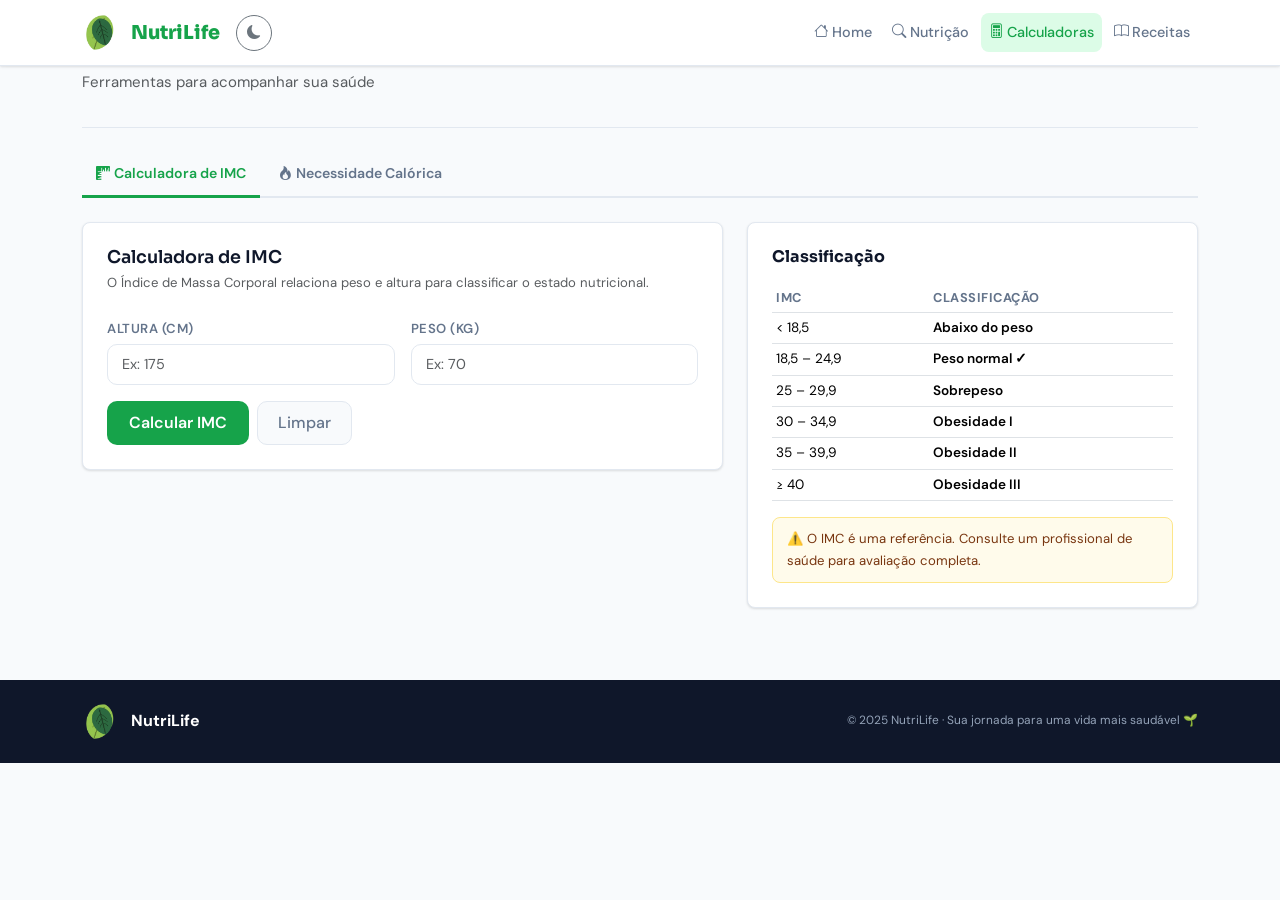
==== calculadoras.html @ 74d509ad "Bugfix Modo escuro" ====
<!DOCTYPE html>
<html lang="pt-BR">
<head>
  <meta charset="UTF-8">
  <meta name="viewport" content="width=device-width, initial-scale=1.0">
  <title>NutriLife — Calculadoras</title>
  <link href="https://cdn.jsdelivr.net/npm/bootstrap@5.3.3/dist/css/bootstrap.min.css" rel="stylesheet">
  <link href="https://cdn.jsdelivr.net/npm/bootstrap-icons@1.11.3/font/bootstrap-icons.min.css" rel="stylesheet">
  <link rel="preconnect" href="https://fonts.googleapis.com">
  <link href="https://fonts.googleapis.com/css2?family=Sora:wght@400;500;600;700;800&family=DM+Sans:ital,wght@0,400;0,500;0,600;1,400&display=swap" rel="stylesheet">
  <link rel="stylesheet" href="style.css">
  <!-- FAVICON -->
  <link rel="apple-touch-icon" sizes="57x57" href="assets/img/favicon/apple-icon-57x57.png">
  <link rel="apple-touch-icon" sizes="60x60" href="assets/img/favicon/apple-icon-60x60.png">
  <link rel="apple-touch-icon" sizes="72x72" href="assets/img/favicon/apple-icon-72x72.png">
  <link rel="apple-touch-icon" sizes="76x76" href="assets/img/favicon/apple-icon-76x76.png">
  <link rel="apple-touch-icon" sizes="114x114" href="assets/img/favicon/apple-icon-114x114.png">
  <link rel="apple-touch-icon" sizes="120x120" href="assets/img/favicon/apple-icon-120x120.png">
  <link rel="apple-touch-icon" sizes="144x144" href="assets/img/favicon/apple-icon-144x144.png">
  <link rel="apple-touch-icon" sizes="152x152" href="assets/img/favicon/apple-icon-152x152.png">
  <link rel="apple-touch-icon" sizes="180x180" href="assets/img/favicon/apple-icon-180x180.png">
  <link rel="icon" type="image/png" sizes="192x192" href="assets/img/favicon/android-icon-192x192.png">
  <link rel="icon" type="image/png" sizes="32x32" href="assets/img/favicon/favicon-32x32.png">
  <link rel="icon" type="image/png" sizes="96x96" href="assets/img/favicon/favicon-96x96.png">
  <link rel="icon" type="image/png" sizes="16x16" href="assets/img/favicon/favicon-16x16.png">
  <link rel="manifest" href="assets/img/favicon/manifest.json">
  <meta name="msapplication-TileColor" content="#ffffff">
  <meta name="msapplication-TileImage" content="/ms-icon-144x144.png">
  <meta name="theme-color" content="#ffffff">
  <script>
    (function () {
      const savedTheme = localStorage.getItem('nl-theme') || 'light';
      document.documentElement.setAttribute('data-bs-theme', savedTheme);
      // Como o body ainda não existe aqui, adicionamos um listener rápido para injetar a classe imediatamente
      document.addEventListener("DOMContentLoaded", function() {
        if (savedTheme === 'dark') {
          document.body.classList.add('dark-mode');
        }
      });
    })();
  </script>
</head>
<body>

  <!-- ===================== NAVBAR ===================== -->
  <nav class="navbar navbar-expand-lg nl-navbar fixed-top">
    <div class="container">

      <a class="navbar-brand nl-brand d-flex align-items-center" href="index.html">
        <img src="assets/img/logo/logo.png" alt="NutriLife Logo" width="35" height="35" class="d-inline-block align-top me-2">
        NutriLife
      </a>

      <button id="btn-dark-mode" class="btn btn-sm btn-outline-secondary rounded-circle" type="button" style="width: 36px; height: 36px; display: inline-flex; align-items: center; justify-content: center;" onclick="toggleDarkMode()">
        <i class="bi bi-moon-fill"></i>
      </button>

      <!-- BOTÃO HAMBÚRGUER -->
      <button class="navbar-toggler" type="button"
              data-bs-toggle="collapse" data-bs-target="#navMenu"
              aria-controls="navMenu" aria-expanded="false" aria-label="Abrir menu">
        <span class="navbar-toggler-icon"></span>
      </button>

      <div class="collapse navbar-collapse" id="navMenu">
        <ul class="navbar-nav ms-auto gap-1">
          <li class="nav-item">
            <a class="nav-link nl-nav-btn" href="index.html">
              <i class="bi bi-house me-1"></i>Home
            </a>
          </li>
          <li class="nav-item">
            <a class="nav-link nl-nav-btn" href="nutricao.html">
              <i class="bi bi-search me-1"></i>Nutrição
            </a>
          </li>
          <li class="nav-item">
            <a class="nav-link nl-nav-btn active" href="calculadoras.html">
              <i class="bi bi-calculator me-1"></i>Calculadoras
            </a>
          </li>
          <li class="nav-item">
            <a class="nav-link nl-nav-btn" href="receitas.html">
              <i class="bi bi-book me-1"></i>Receitas
            </a>
          </li>
        </ul>
      </div>

    </div>
  </nav>

  <!-- ===================== CONTEÚDO CALCULADORAS ===================== -->
  <div class="container py-4" style="padding-top: calc(72px + 1.5rem) !important;">

    <div class="nl-page-header mb-4">
      <h1 class="nl-h1">Calculadoras</h1>
      <p class="text-muted">Ferramentas para acompanhar sua saúde</p>
    </div>

    <!-- Tabs -->
    <ul class="nav nl-tabs mb-4">
      <li class="nav-item">
        <button class="nav-link nl-tab active" onclick="switchTab('imc', this)">
          <i class="bi bi-rulers me-1"></i>Calculadora de IMC
        </button>
      </li>
      <li class="nav-item">
        <button class="nav-link nl-tab" onclick="switchTab('tmb', this)">
          <i class="bi bi-fire me-1"></i>Necessidade Calórica
        </button>
      </li>
    </ul>

    <!-- IMC -->
    <div id="tab-imc" class="nl-tab-pane active">
      <div class="row g-4 align-items-start">
        <div class="col-12 col-lg-7">
          <div class="nl-card p-4 rounded-3">
            <h3 class="nl-h3 mb-1">Calculadora de IMC</h3>
            <p class="text-muted small mb-4">O Índice de Massa Corporal relaciona peso e altura para classificar o estado nutricional.</p>
            <div class="row g-3 mb-3">
              <div class="col-12 col-sm-6">
                <label class="nl-label">Altura (cm)</label>
                <input type="number" class="form-control nl-input" id="imc-altura" placeholder="Ex: 175" min="100" max="250">
              </div>
              <div class="col-12 col-sm-6">
                <label class="nl-label">Peso (kg)</label>
                <input type="number" class="form-control nl-input" id="imc-peso" placeholder="Ex: 70" min="30" max="300">
              </div>
            </div>
            <div class="d-flex gap-2 flex-wrap">
              <button class="btn nl-btn-primary" onclick="calcIMC()">Calcular IMC</button>
              <button class="btn nl-btn-ghost" onclick="clearIMC()">Limpar</button>
            </div>
            <div id="imc-result" class="nl-result-box mt-4 d-none p-4 rounded-3">
              <div class="nl-result-num" id="imc-num">—</div>
              <div class="nl-result-label" id="imc-class">—</div>
              <div class="nl-imc-bar-wrap mt-3">
                <div class="nl-imc-bar d-flex rounded-2 overflow-hidden">
                  <div class="nl-imc-seg seg-blue flex-fill text-center py-2">Abaixo<br><small>&lt;18.5</small></div>
                  <div class="nl-imc-seg seg-green flex-fill text-center py-2">Normal<br><small>18.5–25</small></div>
                  <div class="nl-imc-seg seg-yellow flex-fill text-center py-2">Sobrepeso<br><small>25–30</small></div>
                  <div class="nl-imc-seg seg-orange flex-fill text-center py-2">Obesid. I<br><small>30–35</small></div>
                  <div class="nl-imc-seg seg-red flex-fill text-center py-2">Obeso II+<br><small>&gt;35</small></div>
                </div>
                <div class="nl-imc-pointer" id="imc-pointer" style="left:0%">▼</div>
              </div>
            </div>
          </div>
        </div>
        <div class="col-12 col-lg-5">
          <div class="nl-card p-4 rounded-3">
            <h6 class="nl-card-title mb-3">Classificação</h6>
            <table class="table table-sm nl-imc-table mb-3">
              <thead><tr><th>IMC</th><th>Classificação</th></tr></thead>
              <tbody>
                <tr><td>&lt; 18,5</td><td class="c-blue">Abaixo do peso</td></tr>
                <tr><td>18,5 – 24,9</td><td class="c-green">Peso normal ✓</td></tr>
                <tr><td>25 – 29,9</td><td class="c-yellow">Sobrepeso</td></tr>
                <tr><td>30 – 34,9</td><td class="c-orange">Obesidade I</td></tr>
                <tr><td>35 – 39,9</td><td class="c-red">Obesidade II</td></tr>
                <tr><td>≥ 40</td><td class="c-darkred">Obesidade III</td></tr>
              </tbody>
            </table>
            <div class="nl-alert-note">⚠️ O IMC é uma referência. Consulte um profissional de saúde para avaliação completa.</div>
          </div>
        </div>
      </div>
    </div>

    <!-- TMB -->
    <div id="tab-tmb" class="nl-tab-pane">
      <div class="row g-4 align-items-start">
        <div class="col-12 col-lg-7">
          <div class="nl-card p-4 rounded-3">
            <h3 class="nl-h3 mb-1">Necessidade Calórica Diária</h3>
            <p class="text-muted small mb-4">Fórmula de Harris-Benedict: calcula sua TMB e o gasto total com base na atividade física.</p>
            <div class="row g-3 mb-3">
              <div class="col-12 col-sm-6">
                <label class="nl-label">Sexo</label>
                <select class="form-select nl-input" id="tmb-sexo">
                  <option value="m">Masculino</option>
                  <option value="f">Feminino</option>
                </select>
              </div>
              <div class="col-12 col-sm-6">
                <label class="nl-label">Idade (anos)</label>
                <input type="number" class="form-control nl-input" id="tmb-idade" placeholder="Ex: 25">
              </div>
              <div class="col-12 col-sm-6">
                <label class="nl-label">Altura (cm)</label>
                <input type="number" class="form-control nl-input" id="tmb-altura" placeholder="Ex: 175">
              </div>
              <div class="col-12 col-sm-6">
                <label class="nl-label">Peso (kg)</label>
                <input type="number" class="form-control nl-input" id="tmb-peso" placeholder="Ex: 70">
              </div>
              <div class="col-12">
                <label class="nl-label">Nível de atividade física</label>
                <select class="form-select nl-input" id="tmb-atividade">
                  <option value="1.2">Sedentário (sem exercício)</option>
                  <option value="1.375">Levemente ativo (1–3 dias/sem)</option>
                  <option value="1.55" selected>Moderadamente ativo (3–5 dias/sem)</option>
                  <option value="1.725">Muito ativo (6–7 dias/sem)</option>
                  <option value="1.9">Extremamente ativo (atleta)</option>
                </select>
              </div>
            </div>
            <div class="d-flex gap-2 flex-wrap">
              <button class="btn nl-btn-primary" onclick="calcTMB()">Calcular</button>
              <button class="btn nl-btn-ghost" onclick="clearTMB()">Limpar</button>
            </div>

            <div id="tmb-result" class="nl-result-box mt-4 d-none p-4 rounded-3">
              <!-- TMB e TDEE lado a lado em sm+, empilhados em xs -->
              <div class="row text-center mb-4 align-items-center g-3">
                <div class="col-12 col-sm-5">
                  <div class="nl-result-num small-result" id="tmb-num">—</div>
                  <div class="nl-result-label">TMB (basal)</div>
                </div>
                <div class="col-12 col-sm-2 d-none d-sm-block text-muted fs-4">→</div>
                <div class="col-12 col-sm-5">
                  <div class="nl-result-num" id="tdee-num">—</div>
                  <div class="nl-result-label">Gasto total diário</div>
                </div>
              </div>
              <!-- Cards de objetivo — 3 colunas em sm+, 1 coluna em xs -->
              <div class="row g-3">
                <div class="col-12 col-sm-4">
                  <div class="nl-goal-card text-center p-3 rounded-3">
                    <div class="fs-4">📉</div>
                    <div class="nl-goal-title">Emagrecer</div>
                    <div class="nl-goal-val" id="g-perda">—</div>
                    <div class="nl-goal-sub">kcal/dia (−500)</div>
                  </div>
                </div>
                <div class="col-12 col-sm-4">
                  <div class="nl-goal-card nl-goal-active text-center p-3 rounded-3">
                    <div class="fs-4">⚖️</div>
                    <div class="nl-goal-title">Manter</div>
                    <div class="nl-goal-val" id="g-manter">—</div>
                    <div class="nl-goal-sub">kcal/dia</div>
                  </div>
                </div>
                <div class="col-12 col-sm-4">
                  <div class="nl-goal-card text-center p-3 rounded-3">
                    <div class="fs-4">📈</div>
                    <div class="nl-goal-title">Ganhar massa</div>
                    <div class="nl-goal-val" id="g-ganho">—</div>
                    <div class="nl-goal-sub">kcal/dia (+300)</div>
                  </div>
                </div>
              </div>
            </div>
          </div>
        </div>
        <div class="col-12 col-lg-5">
          <div class="nl-card p-4 rounded-3">
            <h6 class="nl-card-title mb-3">Como funciona?</h6>
            <div class="nl-steps">
              <div class="d-flex gap-3 mb-3">
                <div class="nl-step-num flex-shrink-0">1</div>
                <div><strong>TMB</strong><p class="text-muted small mb-0">Calorias que seu corpo gasta em repouso absoluto — respirar, circulação, etc.</p></div>
              </div>
              <div class="d-flex gap-3 mb-3">
                <div class="nl-step-num flex-shrink-0">2</div>
                <div><strong>Fator de atividade</strong><p class="text-muted small mb-0">A TMB é multiplicada pelo nível de exercício para estimar o gasto real.</p></div>
              </div>
              <div class="d-flex gap-3">
                <div class="nl-step-num flex-shrink-0">3</div>
                <div><strong>Seu objetivo</strong><p class="text-muted small mb-0">−500 kcal/dia = ~0,5 kg/semana de perda. +300 = ganho de massa controlado.</p></div>
              </div>
            </div>
            <div class="nl-alert-note mt-3">⚠️ Esses valores são estimativas. Um nutricionista pode personalizar com mais precisão.</div>
          </div>
        </div>
      </div>
    </div>

  </div>

  <footer class="nl-footer py-4 mt-5">
    <div class="container d-flex flex-wrap justify-content-between align-items-center gap-3">
      <div class="nl-footer-brand"><img src="assets/img/logo/logo.png" alt="NutriLife Logo" width="35" height="35" class="d-inline-block align-top me-2"> <strong>NutriLife</strong></div>
      <p class="mb-0 small">© 2025 NutriLife · Sua jornada para uma vida mais saudável 🌱</p>
    </div>
  </footer>

  <script src="https://cdn.jsdelivr.net/npm/bootstrap@5.3.3/dist/js/bootstrap.bundle.min.js"></script>
  <script src="data.js"></script>
  <script src="app.js"></script>
  <script>
    // Ajusta padding-top do conteúdo conforme altura real da navbar
    function ajustarPaddingNavbar() {
      var nav = document.querySelector('.nl-navbar');
      var wrap = document.querySelector('[style*="padding-top"]');
      if (nav && wrap) wrap.style.paddingTop = nav.offsetHeight + 'px';
    }
    ajustarPaddingNavbar();
    window.addEventListener('resize', ajustarPaddingNavbar);
    document.querySelector('[data-bs-toggle="collapse"]')?.addEventListener('click', function() {
      setTimeout(ajustarPaddingNavbar, 350);
    });
</script>
</body>
---- style.css ----
/* ============================================================
   style.css — NutriLife
   Baseado em Bootstrap 5.3 + customizações próprias
   Fontes: Sora (títulos) + DM Sans (corpo)
   ============================================================ */

/* ---------- RESET & BASE ---------- */
html, body { overflow-x: hidden; max-width: 100%; }
*, *::before, *::after { box-sizing: border-box; }

:root {
  --nl-green:        #16a34a;
  --nl-green-light:  #dcfce7;
  --nl-green-mid:    #4ade80;
  --nl-bg:           #f8fafc;
  --nl-bg-card:      #ffffff;
  --nl-border:       #e2e8f0;
  --nl-text:         #0f172a;
  --nl-text-muted:   #64748b;
  --nl-navbar-bg:    #ffffff;
  --nl-badge-bg:     var(--nl-green-light);
  --nl-shadow-sm:    0 1px 3px rgba(0,0,0,.08), 0 1px 2px rgba(0,0,0,.05);
  --nl-shadow-md:    0 4px 16px rgba(0,0,0,.10);
  --nl-radius:       12px;
  --nl-radius-sm:    8px;
}

body {
  font-family: 'DM Sans', sans-serif;
  color: var(--nl-text);
  background: var(--nl-bg);
  font-size: 15px;
  line-height: 1.65;
}

/* ---------- TIPOGRAFIA ---------- */
.nl-display {
  font-family: 'Sora', sans-serif;
  font-size: clamp(1.7rem, 5vw, 3.25rem);
  font-weight: 800;
  line-height: 1.15;
  color: var(--nl-text);
}

.nl-h1 {
  font-family: 'Sora', sans-serif;
  font-size: clamp(1.3rem, 3vw, 2rem);
  font-weight: 700;
  color: var(--nl-text);
}

.nl-h2 {
  font-family: 'Sora', sans-serif;
  font-size: clamp(1.2rem, 2.5vw, 1.75rem);
  font-weight: 700;
  color: var(--nl-text);
}

.nl-h3 {
  font-family: 'Sora', sans-serif;
  font-size: 1.1rem;
  font-weight: 600;
  color: var(--nl-text);
}

.nl-green  { color: var(--nl-green); }
.fw-600    { font-weight: 600; }
.fw-700    { font-weight: 700; }

/* ---------- NAVBAR ---------- */
.nl-navbar {
  background: var(--nl-navbar-bg);
  border-bottom: 1px solid var(--nl-border);
  box-shadow: var(--nl-shadow-sm);
  padding: 10px 0;
}

.nl-brand {
  font-family: 'Sora', sans-serif;
  font-weight: 800;
  font-size: 1.2rem;
  color: var(--nl-green) !important;
  text-decoration: none;
  display: flex;
  align-items: center;
  gap: 6px;
}

.nl-logo-icon { font-size: 1.3rem; }

/* Botão hambúrguer customizado */
.nl-navbar .navbar-toggler {
  border: 1.5px solid var(--nl-border);
  border-radius: 8px;
  padding: 6px 10px;
  background: var(--nl-navbar-bg);
}
.nl-navbar .navbar-toggler:focus {
  box-shadow: 0 0 0 3px rgba(22,163,74,.15);
  outline: none;
}
.nl-navbar .navbar-toggler-icon {
  background-image: url("data:image/svg+xml,%3csvg xmlns='http://www.w3.org/2000/svg' viewBox='0 0 30 30'%3e%3cpath stroke='%2316a34a' stroke-linecap='round' stroke-miterlimit='10' stroke-width='2' d='M4 7h22M4 15h22M4 23h22'/%3e%3c/svg%3e");
  width: 1.2em;
  height: 1.2em;
}

@media (max-width: 991px) {
  /* Garante que o menu não vaze para fora da viewport */
  .nl-navbar {
    width: 100%;
    left: 0;
    right: 0;
  }
  .nl-navbar .container {
    padding-left: 16px;
    padding-right: 16px;
  }
  .nl-navbar .navbar-collapse {
    border-top: 1px solid var(--nl-border);
    margin-top: 10px;
    padding: 10px 0 4px;
    width: 100%;
    background: var(--nl-navbar-bg);
    /* Sombra para separar visualmente o menu do conteúdo */
    box-shadow: 0 8px 16px rgba(0,0,0,.08);
    background: var(--nl-navbar-bg);
  }
  .nl-navbar .navbar-nav {
    gap: 2px !important;
  }
  .nl-navbar .nav-item {
    width: 100%;
  }
}

.nl-nav-btn {
  font-family: 'DM Sans', sans-serif;
  font-weight: 500;
  font-size: 0.9rem;
  color: var(--nl-text-muted) !important;
  background: none;
  border: none;
  border-radius: 8px;
  padding: 8px 14px;
  cursor: pointer;
  text-decoration: none;
  display: block;
  transition: background .15s, color .15s;
}

.nl-nav-btn:hover,
.nl-nav-btn.active {
  background: var(--nl-green-light);
  color: var(--nl-green) !important;
}

/* ---------- HERO ---------- */
.nl-hero {
  background: linear-gradient(135deg, #f0fdf4 0%, #dcfce7 50%, #bbf7d0 100%);
  padding: 100px 0 72px;
  position: relative;
  overflow: hidden;
}

.nl-hero::before {
  content: '';
  position: absolute;
  inset: 0;
  background: radial-gradient(ellipse 80% 60% at 50% 0%, rgba(22,163,74,.08) 0%, transparent 70%);
}

.nl-hero-badge {
  display: inline-block;
  background: #fff;
  border: 1px solid var(--nl-border);
  color: var(--nl-green);
  font-size: 0.82rem;
  font-weight: 600;
  padding: 5px 14px;
  border-radius: 100px;
  box-shadow: var(--nl-shadow-sm);
}

.nl-hero-sub {
  font-size: 1.05rem;
  color: var(--nl-text-muted);
  max-width: 560px;
  margin-top: 14px;
  margin-bottom: 28px;
}

/* ---------- SEÇÃO TAG ---------- */
.nl-section-tag {
  display: inline-block;
  font-size: 0.82rem;
  font-weight: 600;
  color: var(--nl-green);
  background: var(--nl-green-light);
  padding: 4px 12px;
  border-radius: 100px;
}

/* ---------- CALORIE CARD (home) ---------- */
.nl-calorie-card {
  background: var(--nl-bg);
  border: 1px solid var(--nl-border);
  box-shadow: var(--nl-shadow-sm);
}

.nl-bal-card {
  background: var(--nl-bg-card);
  border: 1px solid var(--nl-border);
  box-shadow: var(--nl-shadow-sm);
  transition: transform .2s;
}
.nl-bal-card:hover { transform: translateY(-2px); }

/* ---------- BADGES MACROS ---------- */
.nl-badge {
  display: inline-flex;
  align-items: center;
  font-size: 0.78rem;
  font-weight: 500;
  padding: 4px 10px;
  border-radius: 100px;
}
.nl-badge-cal  { background: #fef3c7; color: #92400e; }
.nl-badge-prot { background: #dbeafe; color: #1e40af; }
.nl-badge-carb { background: #fef9c3; color: #713f12; }
.nl-badge-fat  { background: #fce7f3; color: #9d174d; }
.nl-badge-fib  { background: #d1fae5; color: #065f46; }

/* ---------- FEATURE CARDS (home) ---------- */
.nl-bg-light { background: var(--nl-bg); }

.nl-feat-card {
  background: var(--nl-bg-card);
  border: 1.5px solid var(--nl-border);
  box-shadow: var(--nl-shadow-sm);
  transition: transform .2s, box-shadow .2s;
}
.nl-feat-card:hover {
  transform: translateY(-4px);
  box-shadow: var(--nl-shadow-md);
}
.nl-feat-featured {
  border-color: var(--nl-green);
  background: linear-gradient(135deg, #f0fdf4, #fff);
}
.nl-feat-icon {
  width: 44px;
  height: 44px;
  display: flex;
  align-items: center;
  justify-content: center;
  background: var(--nl-green-light);
  color: var(--nl-green);
  border-radius: 10px;
  font-size: 1.2rem;
}
.nl-card-title {
  font-family: 'Sora', sans-serif;
  font-weight: 700;
  font-size: 1rem;
  color: var(--nl-text);
}
.nl-feat-link {
  font-size: 0.85rem;
  font-weight: 600;
  color: var(--nl-green);
}

/* ---------- PAGE HEADER ---------- */
.nl-page-header {
  border-bottom: 1px solid var(--nl-border);
  padding-bottom: 16px;
}

/* ---------- BOTÕES ---------- */
.nl-btn-primary {
  background: var(--nl-green);
  color: #fff !important;
  border: none;
  border-radius: 10px;
  font-weight: 600;
  padding: 10px 22px;
  transition: background .2s, transform .1s;
}
.nl-btn-primary:hover {
  background: #15803d;
  color: #fff !important;
  transform: translateY(-1px);
}

.nl-btn-outline {
  background: #fff;
  color: var(--nl-green) !important;
  border: 2px solid var(--nl-green);
  border-radius: 10px;
  font-weight: 600;
  padding: 10px 22px;
  transition: background .2s;
}
.nl-btn-outline:hover {
  background: var(--nl-green-light);
}

.nl-btn-ghost {
  background: var(--nl-bg);
  color: var(--nl-text-muted) !important;
  border: 1.5px solid var(--nl-border);
  border-radius: 10px;
  font-weight: 500;
  padding: 9px 20px;
  transition: background .15s;
}
.nl-btn-ghost:hover {
  background: #f1f5f9;
  color: var(--nl-text) !important;
}

.nl-btn-add {
  background: var(--nl-green-light);
  color: var(--nl-green);
  border: 1.5px solid var(--nl-green);
  border-radius: 8px;
  font-size: 0.85rem;
  font-weight: 600;
  padding: 5px 12px;
  white-space: nowrap;
  transition: background .15s;
}
.nl-btn-add:hover { background: #bbf7d0; }

.nl-btn-remove {
  color: #ef4444;
  background: #fee2e2;
  border: none;
  border-radius: 6px;
  width: 28px;
  height: 28px;
  display: flex;
  align-items: center;
  justify-content: center;
  padding: 0;
  font-size: 0.9rem;
  flex-shrink: 0;
  transition: background .15s;
}
.nl-btn-remove:hover { background: #fecaca; }

/* ---------- INPUT ---------- */
.nl-input {
  border: 1.5px solid var(--nl-border);
  border-radius: 10px;
  font-size: 0.9rem;
  padding: 9px 14px;
  transition: border-color .15s, box-shadow .15s;
  background: #fff;
  color: var(--nl-text);
}
.nl-input:focus {
  border-color: var(--nl-green);
  box-shadow: 0 0 0 3px rgba(22,163,74,.12);
  outline: none;
}

.nl-qty-input { padding: 6px 10px !important; font-size: 0.88rem !important; }

.nl-label {
  font-size: 0.82rem;
  font-weight: 600;
  color: var(--nl-text-muted);
  margin-bottom: 4px;
  display: block;
  text-transform: uppercase;
  letter-spacing: .04em;
}

/* ---------- BUSCA: cards de alimentos ---------- */
.nl-food-card {
  background: var(--nl-bg-card);
  border: 1.5px solid var(--nl-border);
  box-shadow: var(--nl-shadow-sm);
  transition: box-shadow .2s;
}
.nl-food-card:hover { box-shadow: var(--nl-shadow-md); }

.nl-food-name { font-weight: 700; font-size: 1rem; color: var(--nl-text); }
.nl-food-kcal { font-family: 'Sora', sans-serif; font-weight: 700; color: var(--nl-green); font-size: 1.05rem; white-space: nowrap; }
.nl-food-cat  { font-size: 0.75rem; font-weight: 500; background: var(--nl-badge-bg); color: var(--nl-green); border-radius: 100px; padding: 2px 9px; }

.nl-macro-tag {
  display: inline-block;
  font-size: 0.75rem;
  font-weight: 500;
  padding: 3px 8px;
  border-radius: 6px;
  white-space: nowrap;
}
.nl-prot-tag { background: #dbeafe; color: #1e40af; }
.nl-carb-tag { background: #fef9c3; color: #713f12; }
.nl-fat-tag  { background: #fce7f3; color: #9d174d; }
.nl-fib-tag  { background: var(--nl-badge-bg); color: #065f46; }

/* Linha de adicionar ao carrinho — responsiva */
.nl-add-row {
  display: flex;
  align-items: center;
  gap: 8px;
  flex-wrap: wrap;
}
.nl-add-row .nl-label { margin-bottom: 0; }

/* ---------- PAINEL REFEIÇÃO ---------- */
.nl-meal-panel {
  background: var(--nl-bg-card);
  border: 1.5px solid var(--nl-border);
  box-shadow: var(--nl-shadow-sm);
}

.nl-panel-title { font-family: 'Sora', sans-serif; font-weight: 700; font-size: 0.95rem; color: var(--nl-text); }

.nl-count-badge {
  background: var(--nl-green-light);
  color: var(--nl-green);
  font-size: 0.78rem;
  font-weight: 600;
  padding: 3px 10px;
  border-radius: 100px;
}

.nl-meal-item-name { font-weight: 600; font-size: 0.9rem; }

.nl-label-total { font-size: 0.9rem; }
.nl-kcal-total {
  font-family: 'Sora', sans-serif;
  font-size: 1.5rem;
  font-weight: 800;
  color: var(--nl-green);
}

.nl-macro-pill { border: 1px solid var(--nl-border); background: var(--nl-bg); }
.nl-macro-val  { font-family: 'Sora', sans-serif; font-size: 1rem; font-weight: 700; }
.nl-macro-lbl  { font-size: 0.7rem; color: var(--nl-text-muted); margin-top: 2px; }

.nl-prot { border-top: 3px solid #3b82f6 !important; }
.nl-carb { border-top: 3px solid #eab308 !important; }
.nl-fat  { border-top: 3px solid #f97316 !important; }
.nl-fib  { border-top: 3px solid #22c55e !important; }

/* ---------- EMPTY STATE ---------- */
.nl-empty-state { padding: 40px 0; }

/* ---------- CALCULADORAS: TABS ---------- */
.nl-tabs {
  display: flex;
  gap: 4px;
  border-bottom: 2px solid var(--nl-border);
  padding-bottom: 0;
  flex-wrap: wrap;
}

.nl-tab {
  font-family: 'DM Sans', sans-serif;
  font-weight: 600;
  font-size: 0.88rem;
  color: var(--nl-text-muted) !important;
  background: none;
  border: none;
  border-bottom: 3px solid transparent;
  padding: 10px 14px;
  margin-bottom: -2px;
  cursor: pointer;
  border-radius: 0;
  transition: color .15s, border-color .15s;
  white-space: nowrap;
}
.nl-tab.active,
.nl-tab:hover {
  color: var(--nl-green) !important;
  border-bottom-color: var(--nl-green);
}

.nl-tab-pane { display: none; }
.nl-tab-pane.active { display: block; }

/* ---------- CALCULADORAS: CARDS ---------- */
.nl-card {
  background: var(--nl-bg-card);
  border: 1.5px solid var(--nl-border);
  box-shadow: var(--nl-shadow-sm);
}

/* ---------- RESULTADO ---------- */
.nl-result-box {
  background: linear-gradient(135deg, #f0fdf4, #dcfce7);
  border: 1.5px solid #86efac;
}

.nl-result-num {
  font-family: 'Sora', sans-serif;
  font-size: 2.8rem;
  font-weight: 800;
  color: var(--nl-green);
  line-height: 1;
}
.nl-result-num.small-result { font-size: 2rem; }
.nl-result-label { font-size: 0.85rem; color: var(--nl-text-muted); margin-top: 4px; }

/* ---------- IMC BAR ---------- */
.nl-imc-bar-wrap { position: relative; padding-bottom: 24px; }

.nl-imc-bar { font-size: 0.65rem; font-weight: 600; color: #fff; }
.seg-blue   { background: #3b82f6; }
.seg-green  { background: #22c55e; }
.seg-yellow { background: #eab308; color: #422006; }
.seg-orange { background: #f97316; }
.seg-red    { background: #ef4444; }

.nl-imc-pointer {
  position: absolute;
  bottom: 0;
  transform: translateX(-50%);
  font-size: 1.1rem;
  color: var(--nl-text);
  transition: left .4s ease;
}

/* ---------- IMC TABLE ---------- */
.nl-imc-table { font-size: 0.85rem; }
.nl-imc-table th { font-weight: 700; font-size: 0.8rem; color: var(--nl-text-muted); text-transform: uppercase; letter-spacing: .04em; }
.c-blue    { color: #3b82f6; font-weight: 600; }
.c-green   { color: #16a34a; font-weight: 600; }
.c-yellow  { color: #ca8a04; font-weight: 600; }
.c-orange  { color: #ea580c; font-weight: 600; }
.c-red     { color: #dc2626; font-weight: 600; }
.c-darkred { color: #991b1b; font-weight: 600; }

/* ---------- ALERTA NOTE ---------- */
.nl-alert-note {
  background: #fffbeb;
  border: 1px solid #fde68a;
  color: #78350f;
  font-size: 0.82rem;
  padding: 10px 14px;
  border-radius: 8px;
}

/* ---------- STEPS (TMB) ---------- */
.nl-step-num {
  width: 28px;
  height: 28px;
  min-width: 28px;
  background: var(--nl-green);
  color: #fff;
  font-weight: 700;
  font-size: 0.82rem;
  display: flex;
  align-items: center;
  justify-content: center;
  border-radius: 50%;
  flex-shrink: 0;
  margin-top: 2px;
}

/* ---------- GOAL CARDS (TMB) ---------- */
.nl-goal-card {
  background: var(--nl-bg-card);
  border: 1.5px solid var(--nl-border);
  box-shadow: var(--nl-shadow-sm);
  transition: transform .2s;
}
.nl-goal-card:hover { transform: translateY(-2px); }
.nl-goal-active { border-color: var(--nl-green); background: var(--nl-green-light); }
.nl-goal-title { font-size: 0.78rem; font-weight: 600; color: var(--nl-text-muted); margin-top: 6px; }
.nl-goal-val   { font-family: 'Sora', sans-serif; font-weight: 800; font-size: 1rem; color: var(--nl-green); margin-top: 4px; }
.nl-goal-sub   { font-size: 0.68rem; color: var(--nl-text-muted); }

/* ---------- RECEITAS ---------- */
.nl-success-msg {
  background: #dcfce7;
  border: 1px solid #86efac;
  color: #15803d;
  font-weight: 600;
  font-size: 0.88rem;
  padding: 10px 14px;
  border-radius: 8px;
  text-align: center;
}

/* ---------- FOOTER ---------- */
.nl-footer {
  background: var(--nl-text);
  color: #94a3b8;
  font-size: 0.85rem;
}
.nl-footer-brand { color: #fff; font-size: 1rem; display: flex; align-items: center; gap: 6px; }
.nl-footer strong { color: #fff; }

/* ---------- CURSOR ---------- */
.cursor-pointer { cursor: pointer; }

/* ============================================================
   RESPONSIVIDADE
   ============================================================ */

/* --- Tablets: 768px – 991px --- */
@media (max-width: 991px) {

  /* Painel de refeição deixa de ser sticky e vai abaixo da busca */
  .nl-meal-panel {
    position: static !important;
  }

  /* Hero menos padding */
  .nl-hero {
    padding: 90px 0 52px;
  }

  /* TMB result: setas viram linha separada */
  #tmb-result .col-2 {
    display: none;
  }
  #tmb-result .col-5 {
    width: 50%;
  }
  .nl-navbar #btn-dark-mode {
    order: 2; /* Faz o botão de tema se posicionar logo antes do hambúrguer */
  }
  .nl-navbar .navbar-toggler {
    order: 3;
  }
}

/* --- Mobile: até 767px --- */
@media (max-width: 767px) {

  /* Hero compacto */
  .nl-hero {
    padding: 80px 0 44px;
    text-align: center;
  }
  .nl-hero-sub {
    font-size: 0.95rem;
  }
  .nl-hero .d-flex {
    justify-content: center;
  }

  /* Botões hero empilham */
  .nl-hero .btn {
    width: 100%;
  }

  /* Painel de refeição vira accordion no mobile */
  .nl-meal-panel {
    position: static !important;
  }

  /* Cards de macro — 2 colunas (já está no Bootstrap col-6) */

  /* Food card: linha de adicionar empilha */
  .nl-add-row {
    flex-direction: column;
    align-items: flex-start;
  }
  .nl-add-row .nl-btn-add {
    width: 100%;
  }
  .nl-add-row input[type="number"] {
    width: 100% !important;
  }

  /* Tags de macro — quebra em 2x2 */
  .nl-food-card .row.g-2 .col-3 {
    width: 50%;
  }

  /* Calculadoras: inputs full width */
  #tab-imc .col-6,
  #tab-tmb .col-6 {
    width: 100%;
  }

  /* Goals TMB: empilham em coluna única */
  #tmb-result .col-4 {
    width: 100%;
  }

  /* IMC bar — texto menor */
  .nl-imc-bar {
    font-size: 0.55rem;
  }
  .nl-imc-seg small {
    display: none;
  }

  /* Tabs: ocupam toda largura */
  .nl-tabs {
    gap: 2px;
  }
  .nl-tab {
    font-size: 0.8rem;
    padding: 8px 10px;
  }

  /* Página interna: padding-top menor */
  .nl-page-content {
    padding-top: calc(64px + 1rem) !important;
  }

  /* Número de resultado menor */
  .nl-result-num {
    font-size: 2.2rem;
  }
  .nl-result-num.small-result {
    font-size: 1.6rem;
  }

  /* Receitas: form vai abaixo da lista */
  #receitas-list + .col-lg-4 {
    margin-top: 1rem;
  }

  /* Footer centraliza */
  .nl-footer .container {
    flex-direction: column;
    text-align: center;
  }
}

/* --- Telas muito pequenas: até 400px --- */
@media (max-width: 400px) {
  .nl-hero {
    padding: 72px 0 36px;
  }
  .nl-display {
    font-size: 1.5rem;
  }
  .nl-tab {
    font-size: 0.75rem;
    padding: 7px 8px;
  }
  .nl-goal-val {
    font-size: 0.9rem;
  }
  .nl-kcal-total {
    font-size: 1.2rem;
  }
}

/* ---------- DARK MODE VARIABLES ---------- */
body.dark-mode {
  --nl-bg:           #0f172a; /* Fundo escuro */
  --nl-bg-card:      #1e293b; /* Cards escuros */
  --nl-border:       #334155; /* Bordas mais escuras */
  --nl-text:         #f8fafc; /* Texto claro */
  --nl-text-muted:   #94a3b8; /* Texto secundário claro */
  --nl-navbar-bg:    #1e293b; /* Navbar escura */
  --nl-badge-bg:     #14532d; 
}

/* Garante transições suaves ao alternar o tema */
body, .nl-navbar, .nl-food-card, .nl-footer, .card, input, select, textarea {
  transition: background-color 0.3s ease, color 0.3s ease, border-color 0.3s ease;
}

/* Ajustes finos adicionais para componentes escuros */
body.dark-mode input, 
body.dark-mode select, 
body.dark-mode textarea {
  background-color: #1e293b;
  color: #f8fafc;
  border-color: #334155;
}

body.dark-mode input::placeholder {
  color: #64748b;
}

body.dark-mode .modal-content {
  background-color: #1e293b;
  color: #f8fafc;
}

body.dark-mode .nl-navbar .navbar-toggler {
  background: var(--nl-bg-card);
}

/* Sobrescreve o Dark Mode especificamente para o título do Hero */
body.dark-mode .nl-display {
  color: #0f172a !important; /* Cor escura padrão (quase preto) */
}

body.dark-mode .nl-footer {
  background-color: var(--nl-bg-card) !important; /* Adota o fundo escuro do card ou --nl-bg se preferir */
  color: var(--nl-text) !important;              /* Garante que o texto fique claro */
  border-top: 1px solid var(--nl-border);        /* Opcional: adiciona uma linha sutil divisória */
}

/* Ajusta o texto muted ou parágrafos de copyright dentro do footer */
body.dark-mode .nl-footer p, 
body.dark-mode .nl-footer .opacity-75 {
  color: var(--nl-text-muted) !important;
}
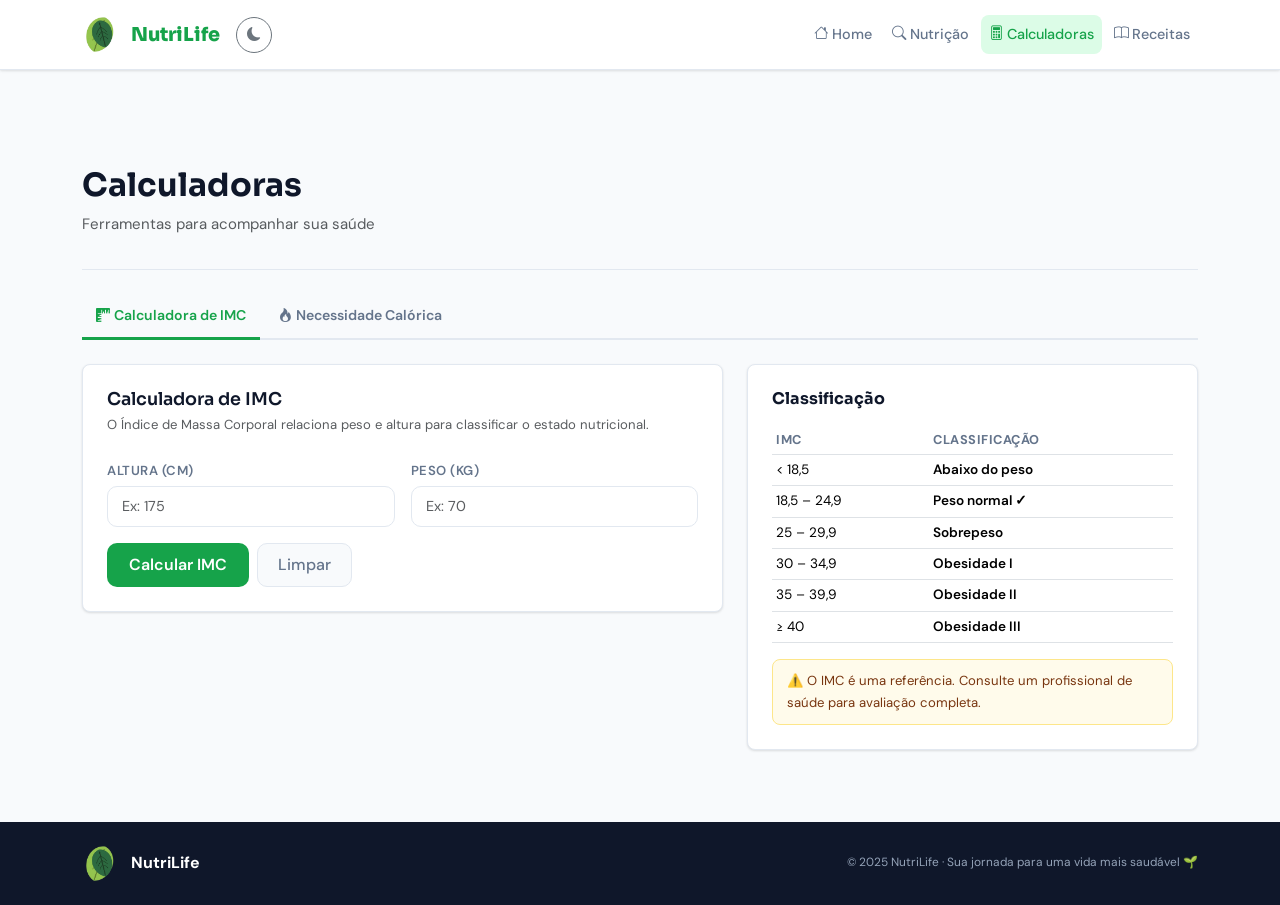
==== commit 92fea413: "Bugfix Modo escuro" ====
--- a/calculadoras.html
+++ b/calculadoras.html
@@ -28,17 +28,24 @@
   <meta name="msapplication-TileImage" content="/ms-icon-144x144.png">
   <meta name="theme-color" content="#ffffff">
   <script>
-    (function () {
-      const savedTheme = localStorage.getItem('nl-theme') || 'light';
-      document.documentElement.setAttribute('data-bs-theme', savedTheme);
-      // Como o body ainda não existe aqui, adicionamos um listener rápido para injetar a classe imediatamente
-      document.addEventListener("DOMContentLoaded", function() {
-        if (savedTheme === 'dark') {
-          document.body.classList.add('dark-mode');
-        }
-      });
-    })();
-  </script>
+  (function () {
+    const savedTheme = localStorage.getItem('nl-theme') || 'light';
+    document.documentElement.setAttribute('data-bs-theme', savedTheme);
+    
+    // Executa assim que o HTML estiver pronto na tela
+    document.addEventListener("DOMContentLoaded", function() {
+      const iconEl = document.querySelector('#btn-dark-mode i');
+      
+      if (savedTheme === 'dark') {
+        document.body.classList.add('dark-mode');
+        if (iconEl) iconEl.className = 'bi bi-sun-fill'; // Garante o Sol no Dark Mode
+      } else {
+        document.body.classList.remove('dark-mode');
+        if (iconEl) iconEl.className = 'bi bi-moon-fill'; // Garante a Lua no Light Mode
+      }
+    });
+  })();
+</script>
 </head>
 <body>
 
@@ -89,197 +96,199 @@
 
     </div>
   </nav>
-
+  <main class="flex-grow-1" style="padding-top: 72px;">
   <!-- ===================== CONTEÚDO CALCULADORAS ===================== -->
-  <div class="container py-4" style="padding-top: calc(72px + 1.5rem) !important;">
-
-    <div class="nl-page-header mb-4">
-      <h1 class="nl-h1">Calculadoras</h1>
-      <p class="text-muted">Ferramentas para acompanhar sua saúde</p>
-    </div>
-
-    <!-- Tabs -->
-    <ul class="nav nl-tabs mb-4">
-      <li class="nav-item">
-        <button class="nav-link nl-tab active" onclick="switchTab('imc', this)">
-          <i class="bi bi-rulers me-1"></i>Calculadora de IMC
-        </button>
-      </li>
-      <li class="nav-item">
-        <button class="nav-link nl-tab" onclick="switchTab('tmb', this)">
-          <i class="bi bi-fire me-1"></i>Necessidade Calórica
-        </button>
-      </li>
-    </ul>
-
-    <!-- IMC -->
-    <div id="tab-imc" class="nl-tab-pane active">
-      <div class="row g-4 align-items-start">
-        <div class="col-12 col-lg-7">
-          <div class="nl-card p-4 rounded-3">
-            <h3 class="nl-h3 mb-1">Calculadora de IMC</h3>
-            <p class="text-muted small mb-4">O Índice de Massa Corporal relaciona peso e altura para classificar o estado nutricional.</p>
-            <div class="row g-3 mb-3">
-              <div class="col-12 col-sm-6">
-                <label class="nl-label">Altura (cm)</label>
-                <input type="number" class="form-control nl-input" id="imc-altura" placeholder="Ex: 175" min="100" max="250">
-              </div>
-              <div class="col-12 col-sm-6">
-                <label class="nl-label">Peso (kg)</label>
-                <input type="number" class="form-control nl-input" id="imc-peso" placeholder="Ex: 70" min="30" max="300">
+   <section>
+      <div class="container py-4" style="padding-top: calc(72px + 1.5rem) !important;">
+
+        <div class="nl-page-header mb-4">
+          <h1 class="nl-h1">Calculadoras</h1>
+          <p class="text-muted">Ferramentas para acompanhar sua saúde</p>
+        </div>
+
+        <!-- Tabs -->
+        <ul class="nav nl-tabs mb-4">
+          <li class="nav-item">
+            <button class="nav-link nl-tab active" onclick="switchTab('imc', this)">
+              <i class="bi bi-rulers me-1"></i>Calculadora de IMC
+            </button>
+          </li>
+          <li class="nav-item">
+            <button class="nav-link nl-tab" onclick="switchTab('tmb', this)">
+              <i class="bi bi-fire me-1"></i>Necessidade Calórica
+            </button>
+          </li>
+        </ul>
+
+        <!-- IMC -->
+        <div id="tab-imc" class="nl-tab-pane active">
+          <div class="row g-4 align-items-start">
+            <div class="col-12 col-lg-7">
+              <div class="nl-card p-4 rounded-3">
+                <h3 class="nl-h3 mb-1">Calculadora de IMC</h3>
+                <p class="text-muted small mb-4">O Índice de Massa Corporal relaciona peso e altura para classificar o estado nutricional.</p>
+                <div class="row g-3 mb-3">
+                  <div class="col-12 col-sm-6">
+                    <label class="nl-label">Altura (cm)</label>
+                    <input type="number" class="form-control nl-input" id="imc-altura" placeholder="Ex: 175" min="100" max="250">
+                  </div>
+                  <div class="col-12 col-sm-6">
+                    <label class="nl-label">Peso (kg)</label>
+                    <input type="number" class="form-control nl-input" id="imc-peso" placeholder="Ex: 70" min="30" max="300">
+                  </div>
+                </div>
+                <div class="d-flex gap-2 flex-wrap">
+                  <button class="btn nl-btn-primary" onclick="calcIMC()">Calcular IMC</button>
+                  <button class="btn nl-btn-ghost" onclick="clearIMC()">Limpar</button>
+                </div>
+                <div id="imc-result" class="nl-result-box mt-4 d-none p-4 rounded-3">
+                  <div class="nl-result-num" id="imc-num">—</div>
+                  <div class="nl-result-label" id="imc-class">—</div>
+                  <div class="nl-imc-bar-wrap mt-3">
+                    <div class="nl-imc-bar d-flex rounded-2 overflow-hidden">
+                      <div class="nl-imc-seg seg-blue flex-fill text-center py-2">Abaixo<br><small>&lt;18.5</small></div>
+                      <div class="nl-imc-seg seg-green flex-fill text-center py-2">Normal<br><small>18.5–25</small></div>
+                      <div class="nl-imc-seg seg-yellow flex-fill text-center py-2">Sobrepeso<br><small>25–30</small></div>
+                      <div class="nl-imc-seg seg-orange flex-fill text-center py-2">Obesid. I<br><small>30–35</small></div>
+                      <div class="nl-imc-seg seg-red flex-fill text-center py-2">Obeso II+<br><small>&gt;35</small></div>
+                    </div>
+                    <div class="nl-imc-pointer" id="imc-pointer" style="left:0%">▼</div>
+                  </div>
+                </div>
               </div>
             </div>
-            <div class="d-flex gap-2 flex-wrap">
-              <button class="btn nl-btn-primary" onclick="calcIMC()">Calcular IMC</button>
-              <button class="btn nl-btn-ghost" onclick="clearIMC()">Limpar</button>
-            </div>
-            <div id="imc-result" class="nl-result-box mt-4 d-none p-4 rounded-3">
-              <div class="nl-result-num" id="imc-num">—</div>
-              <div class="nl-result-label" id="imc-class">—</div>
-              <div class="nl-imc-bar-wrap mt-3">
-                <div class="nl-imc-bar d-flex rounded-2 overflow-hidden">
-                  <div class="nl-imc-seg seg-blue flex-fill text-center py-2">Abaixo<br><small>&lt;18.5</small></div>
-                  <div class="nl-imc-seg seg-green flex-fill text-center py-2">Normal<br><small>18.5–25</small></div>
-                  <div class="nl-imc-seg seg-yellow flex-fill text-center py-2">Sobrepeso<br><small>25–30</small></div>
-                  <div class="nl-imc-seg seg-orange flex-fill text-center py-2">Obesid. I<br><small>30–35</small></div>
-                  <div class="nl-imc-seg seg-red flex-fill text-center py-2">Obeso II+<br><small>&gt;35</small></div>
-                </div>
-                <div class="nl-imc-pointer" id="imc-pointer" style="left:0%">▼</div>
+            <div class="col-12 col-lg-5">
+              <div class="nl-card p-4 rounded-3">
+                <h6 class="nl-card-title mb-3">Classificação</h6>
+                <table class="table table-sm nl-imc-table mb-3">
+                  <thead><tr><th>IMC</th><th>Classificação</th></tr></thead>
+                  <tbody>
+                    <tr><td>&lt; 18,5</td><td class="c-blue">Abaixo do peso</td></tr>
+                    <tr><td>18,5 – 24,9</td><td class="c-green">Peso normal ✓</td></tr>
+                    <tr><td>25 – 29,9</td><td class="c-yellow">Sobrepeso</td></tr>
+                    <tr><td>30 – 34,9</td><td class="c-orange">Obesidade I</td></tr>
+                    <tr><td>35 – 39,9</td><td class="c-red">Obesidade II</td></tr>
+                    <tr><td>≥ 40</td><td class="c-darkred">Obesidade III</td></tr>
+                  </tbody>
+                </table>
+                <div class="nl-alert-note">⚠️ O IMC é uma referência. Consulte um profissional de saúde para avaliação completa.</div>
               </div>
             </div>
           </div>
         </div>
-        <div class="col-12 col-lg-5">
-          <div class="nl-card p-4 rounded-3">
-            <h6 class="nl-card-title mb-3">Classificação</h6>
-            <table class="table table-sm nl-imc-table mb-3">
-              <thead><tr><th>IMC</th><th>Classificação</th></tr></thead>
-              <tbody>
-                <tr><td>&lt; 18,5</td><td class="c-blue">Abaixo do peso</td></tr>
-                <tr><td>18,5 – 24,9</td><td class="c-green">Peso normal ✓</td></tr>
-                <tr><td>25 – 29,9</td><td class="c-yellow">Sobrepeso</td></tr>
-                <tr><td>30 – 34,9</td><td class="c-orange">Obesidade I</td></tr>
-                <tr><td>35 – 39,9</td><td class="c-red">Obesidade II</td></tr>
-                <tr><td>≥ 40</td><td class="c-darkred">Obesidade III</td></tr>
-              </tbody>
-            </table>
-            <div class="nl-alert-note">⚠️ O IMC é uma referência. Consulte um profissional de saúde para avaliação completa.</div>
-          </div>
-        </div>
-      </div>
-    </div>
-
-    <!-- TMB -->
-    <div id="tab-tmb" class="nl-tab-pane">
-      <div class="row g-4 align-items-start">
-        <div class="col-12 col-lg-7">
-          <div class="nl-card p-4 rounded-3">
-            <h3 class="nl-h3 mb-1">Necessidade Calórica Diária</h3>
-            <p class="text-muted small mb-4">Fórmula de Harris-Benedict: calcula sua TMB e o gasto total com base na atividade física.</p>
-            <div class="row g-3 mb-3">
-              <div class="col-12 col-sm-6">
-                <label class="nl-label">Sexo</label>
-                <select class="form-select nl-input" id="tmb-sexo">
-                  <option value="m">Masculino</option>
-                  <option value="f">Feminino</option>
-                </select>
-              </div>
-              <div class="col-12 col-sm-6">
-                <label class="nl-label">Idade (anos)</label>
-                <input type="number" class="form-control nl-input" id="tmb-idade" placeholder="Ex: 25">
-              </div>
-              <div class="col-12 col-sm-6">
-                <label class="nl-label">Altura (cm)</label>
-                <input type="number" class="form-control nl-input" id="tmb-altura" placeholder="Ex: 175">
-              </div>
-              <div class="col-12 col-sm-6">
-                <label class="nl-label">Peso (kg)</label>
-                <input type="number" class="form-control nl-input" id="tmb-peso" placeholder="Ex: 70">
-              </div>
-              <div class="col-12">
-                <label class="nl-label">Nível de atividade física</label>
-                <select class="form-select nl-input" id="tmb-atividade">
-                  <option value="1.2">Sedentário (sem exercício)</option>
-                  <option value="1.375">Levemente ativo (1–3 dias/sem)</option>
-                  <option value="1.55" selected>Moderadamente ativo (3–5 dias/sem)</option>
-                  <option value="1.725">Muito ativo (6–7 dias/sem)</option>
-                  <option value="1.9">Extremamente ativo (atleta)</option>
-                </select>
+
+        <!-- TMB -->
+        <div id="tab-tmb" class="nl-tab-pane">
+          <div class="row g-4 align-items-start">
+            <div class="col-12 col-lg-7">
+              <div class="nl-card p-4 rounded-3">
+                <h3 class="nl-h3 mb-1">Necessidade Calórica Diária</h3>
+                <p class="text-muted small mb-4">Fórmula de Harris-Benedict: calcula sua TMB e o gasto total com base na atividade física.</p>
+                <div class="row g-3 mb-3">
+                  <div class="col-12 col-sm-6">
+                    <label class="nl-label">Sexo</label>
+                    <select class="form-select nl-input" id="tmb-sexo">
+                      <option value="m">Masculino</option>
+                      <option value="f">Feminino</option>
+                    </select>
+                  </div>
+                  <div class="col-12 col-sm-6">
+                    <label class="nl-label">Idade (anos)</label>
+                    <input type="number" class="form-control nl-input" id="tmb-idade" placeholder="Ex: 25">
+                  </div>
+                  <div class="col-12 col-sm-6">
+                    <label class="nl-label">Altura (cm)</label>
+                    <input type="number" class="form-control nl-input" id="tmb-altura" placeholder="Ex: 175">
+                  </div>
+                  <div class="col-12 col-sm-6">
+                    <label class="nl-label">Peso (kg)</label>
+                    <input type="number" class="form-control nl-input" id="tmb-peso" placeholder="Ex: 70">
+                  </div>
+                  <div class="col-12">
+                    <label class="nl-label">Nível de atividade física</label>
+                    <select class="form-select nl-input" id="tmb-atividade">
+                      <option value="1.2">Sedentário (sem exercício)</option>
+                      <option value="1.375">Levemente ativo (1–3 dias/sem)</option>
+                      <option value="1.55" selected>Moderadamente ativo (3–5 dias/sem)</option>
+                      <option value="1.725">Muito ativo (6–7 dias/sem)</option>
+                      <option value="1.9">Extremamente ativo (atleta)</option>
+                    </select>
+                  </div>
+                </div>
+                <div class="d-flex gap-2 flex-wrap">
+                  <button class="btn nl-btn-primary" onclick="calcTMB()">Calcular</button>
+                  <button class="btn nl-btn-ghost" onclick="clearTMB()">Limpar</button>
+                </div>
+
+                <div id="tmb-result" class="nl-result-box mt-4 d-none p-4 rounded-3">
+                  <!-- TMB e TDEE lado a lado em sm+, empilhados em xs -->
+                  <div class="row text-center mb-4 align-items-center g-3">
+                    <div class="col-12 col-sm-5">
+                      <div class="nl-result-num small-result" id="tmb-num">—</div>
+                      <div class="nl-result-label">TMB (basal)</div>
+                    </div>
+                    <div class="col-12 col-sm-2 d-none d-sm-block text-muted fs-4">→</div>
+                    <div class="col-12 col-sm-5">
+                      <div class="nl-result-num" id="tdee-num">—</div>
+                      <div class="nl-result-label">Gasto total diário</div>
+                    </div>
+                  </div>
+                  <!-- Cards de objetivo — 3 colunas em sm+, 1 coluna em xs -->
+                  <div class="row g-3">
+                    <div class="col-12 col-sm-4">
+                      <div class="nl-goal-card text-center p-3 rounded-3">
+                        <div class="fs-4">📉</div>
+                        <div class="nl-goal-title">Emagrecer</div>
+                        <div class="nl-goal-val" id="g-perda">—</div>
+                        <div class="nl-goal-sub">kcal/dia (−500)</div>
+                      </div>
+                    </div>
+                    <div class="col-12 col-sm-4">
+                      <div class="nl-goal-card nl-goal-active text-center p-3 rounded-3">
+                        <div class="fs-4">⚖️</div>
+                        <div class="nl-goal-title">Manter</div>
+                        <div class="nl-goal-val" id="g-manter">—</div>
+                        <div class="nl-goal-sub">kcal/dia</div>
+                      </div>
+                    </div>
+                    <div class="col-12 col-sm-4">
+                      <div class="nl-goal-card text-center p-3 rounded-3">
+                        <div class="fs-4">📈</div>
+                        <div class="nl-goal-title">Ganhar massa</div>
+                        <div class="nl-goal-val" id="g-ganho">—</div>
+                        <div class="nl-goal-sub">kcal/dia (+300)</div>
+                      </div>
+                    </div>
+                  </div>
+                </div>
               </div>
             </div>
-            <div class="d-flex gap-2 flex-wrap">
-              <button class="btn nl-btn-primary" onclick="calcTMB()">Calcular</button>
-              <button class="btn nl-btn-ghost" onclick="clearTMB()">Limpar</button>
-            </div>
-
-            <div id="tmb-result" class="nl-result-box mt-4 d-none p-4 rounded-3">
-              <!-- TMB e TDEE lado a lado em sm+, empilhados em xs -->
-              <div class="row text-center mb-4 align-items-center g-3">
-                <div class="col-12 col-sm-5">
-                  <div class="nl-result-num small-result" id="tmb-num">—</div>
-                  <div class="nl-result-label">TMB (basal)</div>
-                </div>
-                <div class="col-12 col-sm-2 d-none d-sm-block text-muted fs-4">→</div>
-                <div class="col-12 col-sm-5">
-                  <div class="nl-result-num" id="tdee-num">—</div>
-                  <div class="nl-result-label">Gasto total diário</div>
-                </div>
-              </div>
-              <!-- Cards de objetivo — 3 colunas em sm+, 1 coluna em xs -->
-              <div class="row g-3">
-                <div class="col-12 col-sm-4">
-                  <div class="nl-goal-card text-center p-3 rounded-3">
-                    <div class="fs-4">📉</div>
-                    <div class="nl-goal-title">Emagrecer</div>
-                    <div class="nl-goal-val" id="g-perda">—</div>
-                    <div class="nl-goal-sub">kcal/dia (−500)</div>
-                  </div>
-                </div>
-                <div class="col-12 col-sm-4">
-                  <div class="nl-goal-card nl-goal-active text-center p-3 rounded-3">
-                    <div class="fs-4">⚖️</div>
-                    <div class="nl-goal-title">Manter</div>
-                    <div class="nl-goal-val" id="g-manter">—</div>
-                    <div class="nl-goal-sub">kcal/dia</div>
-                  </div>
-                </div>
-                <div class="col-12 col-sm-4">
-                  <div class="nl-goal-card text-center p-3 rounded-3">
-                    <div class="fs-4">📈</div>
-                    <div class="nl-goal-title">Ganhar massa</div>
-                    <div class="nl-goal-val" id="g-ganho">—</div>
-                    <div class="nl-goal-sub">kcal/dia (+300)</div>
-                  </div>
-                </div>
+            <div class="col-12 col-lg-5">
+              <div class="nl-card p-4 rounded-3">
+                <h6 class="nl-card-title mb-3">Como funciona?</h6>
+                <div class="nl-steps">
+                  <div class="d-flex gap-3 mb-3">
+                    <div class="nl-step-num flex-shrink-0">1</div>
+                    <div><strong>TMB</strong><p class="text-muted small mb-0">Calorias que seu corpo gasta em repouso absoluto — respirar, circulação, etc.</p></div>
+                  </div>
+                  <div class="d-flex gap-3 mb-3">
+                    <div class="nl-step-num flex-shrink-0">2</div>
+                    <div><strong>Fator de atividade</strong><p class="text-muted small mb-0">A TMB é multiplicada pelo nível de exercício para estimar o gasto real.</p></div>
+                  </div>
+                  <div class="d-flex gap-3">
+                    <div class="nl-step-num flex-shrink-0">3</div>
+                    <div><strong>Seu objetivo</strong><p class="text-muted small mb-0">−500 kcal/dia = ~0,5 kg/semana de perda. +300 = ganho de massa controlado.</p></div>
+                  </div>
+                </div>
+                <div class="nl-alert-note mt-3">⚠️ Esses valores são estimativas. Um nutricionista pode personalizar com mais precisão.</div>
               </div>
             </div>
           </div>
         </div>
-        <div class="col-12 col-lg-5">
-          <div class="nl-card p-4 rounded-3">
-            <h6 class="nl-card-title mb-3">Como funciona?</h6>
-            <div class="nl-steps">
-              <div class="d-flex gap-3 mb-3">
-                <div class="nl-step-num flex-shrink-0">1</div>
-                <div><strong>TMB</strong><p class="text-muted small mb-0">Calorias que seu corpo gasta em repouso absoluto — respirar, circulação, etc.</p></div>
-              </div>
-              <div class="d-flex gap-3 mb-3">
-                <div class="nl-step-num flex-shrink-0">2</div>
-                <div><strong>Fator de atividade</strong><p class="text-muted small mb-0">A TMB é multiplicada pelo nível de exercício para estimar o gasto real.</p></div>
-              </div>
-              <div class="d-flex gap-3">
-                <div class="nl-step-num flex-shrink-0">3</div>
-                <div><strong>Seu objetivo</strong><p class="text-muted small mb-0">−500 kcal/dia = ~0,5 kg/semana de perda. +300 = ganho de massa controlado.</p></div>
-              </div>
-            </div>
-            <div class="nl-alert-note mt-3">⚠️ Esses valores são estimativas. Um nutricionista pode personalizar com mais precisão.</div>
-          </div>
-        </div>
+
       </div>
-    </div>
-
-  </div>
-
+    </section>
+  </main>
   <footer class="nl-footer py-4 mt-5">
     <div class="container d-flex flex-wrap justify-content-between align-items-center gap-3">
       <div class="nl-footer-brand"><img src="assets/img/logo/logo.png" alt="NutriLife Logo" width="35" height="35" class="d-inline-block align-top me-2"> <strong>NutriLife</strong></div>
--- a/style.css
+++ b/style.css
@@ -31,6 +31,20 @@
   background: var(--nl-bg);
   font-size: 15px;
   line-height: 1.65;
+  display: flex;
+  flex-direction: column;
+  min-height: 100vh;
+  margin: 0;
+}
+
+.flex-grow-1 {
+  flex-grow: 1;
+}
+
+/* Garante que o footer empurre a si mesmo para o final caso o conteúdo seja curto */
+.nl-footer {
+  margin-top: auto;
+  width: 100%;
 }
 
 /* ---------- TIPOGRAFIA ---------- */
@@ -73,6 +87,15 @@
   border-bottom: 1px solid var(--nl-border);
   box-shadow: var(--nl-shadow-sm);
   padding: 10px 0;
+  height: 70px !important;
+  display: flex;
+  align-items: center;
+}
+
+body > div[style*="padding-top"], 
+.nl-hero,
+div[style*="padding-top"] {
+  padding-top: 70px !important;
 }
 
 .nl-brand {
@@ -602,154 +625,7 @@
 /* ---------- CURSOR ---------- */
 .cursor-pointer { cursor: pointer; }
 
-/* ============================================================
-   RESPONSIVIDADE
-   ============================================================ */
-
-/* --- Tablets: 768px – 991px --- */
-@media (max-width: 991px) {
-
-  /* Painel de refeição deixa de ser sticky e vai abaixo da busca */
-  .nl-meal-panel {
-    position: static !important;
-  }
-
-  /* Hero menos padding */
-  .nl-hero {
-    padding: 90px 0 52px;
-  }
-
-  /* TMB result: setas viram linha separada */
-  #tmb-result .col-2 {
-    display: none;
-  }
-  #tmb-result .col-5 {
-    width: 50%;
-  }
-  .nl-navbar #btn-dark-mode {
-    order: 2; /* Faz o botão de tema se posicionar logo antes do hambúrguer */
-  }
-  .nl-navbar .navbar-toggler {
-    order: 3;
-  }
-}
-
-/* --- Mobile: até 767px --- */
-@media (max-width: 767px) {
-
-  /* Hero compacto */
-  .nl-hero {
-    padding: 80px 0 44px;
-    text-align: center;
-  }
-  .nl-hero-sub {
-    font-size: 0.95rem;
-  }
-  .nl-hero .d-flex {
-    justify-content: center;
-  }
-
-  /* Botões hero empilham */
-  .nl-hero .btn {
-    width: 100%;
-  }
-
-  /* Painel de refeição vira accordion no mobile */
-  .nl-meal-panel {
-    position: static !important;
-  }
-
-  /* Cards de macro — 2 colunas (já está no Bootstrap col-6) */
-
-  /* Food card: linha de adicionar empilha */
-  .nl-add-row {
-    flex-direction: column;
-    align-items: flex-start;
-  }
-  .nl-add-row .nl-btn-add {
-    width: 100%;
-  }
-  .nl-add-row input[type="number"] {
-    width: 100% !important;
-  }
-
-  /* Tags de macro — quebra em 2x2 */
-  .nl-food-card .row.g-2 .col-3 {
-    width: 50%;
-  }
-
-  /* Calculadoras: inputs full width */
-  #tab-imc .col-6,
-  #tab-tmb .col-6 {
-    width: 100%;
-  }
-
-  /* Goals TMB: empilham em coluna única */
-  #tmb-result .col-4 {
-    width: 100%;
-  }
-
-  /* IMC bar — texto menor */
-  .nl-imc-bar {
-    font-size: 0.55rem;
-  }
-  .nl-imc-seg small {
-    display: none;
-  }
-
-  /* Tabs: ocupam toda largura */
-  .nl-tabs {
-    gap: 2px;
-  }
-  .nl-tab {
-    font-size: 0.8rem;
-    padding: 8px 10px;
-  }
-
-  /* Página interna: padding-top menor */
-  .nl-page-content {
-    padding-top: calc(64px + 1rem) !important;
-  }
-
-  /* Número de resultado menor */
-  .nl-result-num {
-    font-size: 2.2rem;
-  }
-  .nl-result-num.small-result {
-    font-size: 1.6rem;
-  }
-
-  /* Receitas: form vai abaixo da lista */
-  #receitas-list + .col-lg-4 {
-    margin-top: 1rem;
-  }
-
-  /* Footer centraliza */
-  .nl-footer .container {
-    flex-direction: column;
-    text-align: center;
-  }
-}
-
-/* --- Telas muito pequenas: até 400px --- */
-@media (max-width: 400px) {
-  .nl-hero {
-    padding: 72px 0 36px;
-  }
-  .nl-display {
-    font-size: 1.5rem;
-  }
-  .nl-tab {
-    font-size: 0.75rem;
-    padding: 7px 8px;
-  }
-  .nl-goal-val {
-    font-size: 0.9rem;
-  }
-  .nl-kcal-total {
-    font-size: 1.2rem;
-  }
-}
+
 
 /* ---------- DARK MODE VARIABLES ---------- */
 body.dark-mode {
@@ -804,4 +680,223 @@
 body.dark-mode .nl-footer p, 
 body.dark-mode .nl-footer .opacity-75 {
   color: var(--nl-text-muted) !important;
-}+}
+
+/* Limita o tamanho da lista e cria a barra de rolagem interna confortável */
+.nl-scrollable-results {
+  max-height: 500px;
+  overflow-y: auto;
+  padding-right: 5px;
+}
+
+/* Customização sutil da barra de rolagem interna */
+.nl-scrollable-results::-webkit-scrollbar {
+  width: 6px;
+}
+.nl-scrollable-results::-webkit-scrollbar-thumb {
+  background-color: rgba(0, 0, 0, 0.1);
+  border-radius: 10px;
+}
+body.dark-mode .nl-scrollable-results::-webkit-scrollbar-thumb {
+  background-color: rgba(255, 255, 255, 0.1);
+}
+
+/* Controla a exibição das informações extras do card */
+.nl-food-details {
+  display: none; /* Escondido por padrão */
+}
+.nl-food-details.show {
+  display: flex !important; /* Exibe quando clicado */
+}
+
+/* Ajuste para o fundo do bloco de totais no dark mode */
+body.dark-mode .dark-inside-card {
+  background-color: #1e293b !important;
+  color: #f8fafc;
+}
+
+.nl-card-desc {
+  font-size: 11px;
+  line-height: 1.3;
+}
+
+
+/* ============================================================
+   RESPONSIVIDADE
+   ============================================================ */
+
+/* --- Tablets: 768px – 991px --- */
+@media (max-width: 991px) {
+
+  /* Painel de refeição deixa de ser sticky e vai abaixo da busca */
+  .nl-meal-panel {
+    position: static !important;
+  }
+
+  /* Hero menos padding */
+  .nl-hero {
+    padding: 90px 0 52px;
+  }
+
+  /* TMB result: setas viram linha separada */
+  #tmb-result .col-2 {
+    display: none;
+  }
+  #tmb-result .col-5 {
+    width: 50%;
+  }
+  .nl-navbar #btn-dark-mode {
+    order: 2; /* Faz o botão de tema se posicionar logo antes do hambúrguer */
+  }
+  .nl-navbar .navbar-toggler {
+    order: 3;
+  }
+}
+
+/* --- Mobile: até 767px --- */
+@media (max-width: 767px) {
+
+  /* Hero compacto */
+  .nl-hero {
+    padding: 80px 0 44px;
+    text-align: center;
+  }
+  .nl-hero-sub {
+    font-size: 0.95rem;
+  }
+  .nl-hero .d-flex {
+    justify-content: center;
+  }
+
+  /* Botões hero empilham */
+  .nl-hero .btn {
+    width: 100%;
+  }
+
+  /* Painel de refeição vira accordion no mobile */
+  .nl-meal-panel {
+    position: static !important;
+  }
+
+  /* Cards de macro — 2 colunas (já está no Bootstrap col-6) */
+
+  /* Food card: linha de adicionar empilha */
+  .nl-add-row {
+    flex-direction: column;
+    align-items: flex-start;
+  }
+  .nl-add-row .nl-btn-add {
+    width: 100%;
+  }
+  .nl-add-row input[type="number"] {
+    width: 100% !important;
+  }
+
+  /* Tags de macro — quebra em 2x2 */
+  .nl-food-card .row.g-2 .col-3 {
+    width: 50%;
+  }
+
+  /* Calculadoras: inputs full width */
+  #tab-imc .col-6,
+  #tab-tmb .col-6 {
+    width: 100%;
+  }
+
+  /* Goals TMB: empilham em coluna única */
+  #tmb-result .col-4 {
+    width: 100%;
+  }
+
+  /* IMC bar — texto menor */
+  .nl-imc-bar {
+    font-size: 0.55rem;
+  }
+  .nl-imc-seg small {
+    display: none;
+  }
+
+  /* Tabs: ocupam toda largura */
+  .nl-tabs {
+    gap: 2px;
+  }
+  .nl-tab {
+    font-size: 0.8rem;
+    padding: 8px 10px;
+  }
+
+  /* Página interna: padding-top menor */
+  .nl-page-content {
+    padding-top: calc(64px + 1rem) !important;
+  }
+
+  /* Número de resultado menor */
+  .nl-result-num {
+    font-size: 2.2rem;
+  }
+  .nl-result-num.small-result {
+    font-size: 1.6rem;
+  }
+
+  /* Receitas: form vai abaixo da lista */
+  #receitas-list + .col-lg-4 {
+    margin-top: 1rem;
+  }
+
+  /* Footer centraliza */
+  .nl-footer .container {
+    flex-direction: column;
+    text-align: center;
+  }
+}
+
+/* --- Telas muito pequenas: até 400px --- */
+@media (max-width: 400px) {
+  .nl-hero {
+    padding: 72px 0 36px;
+  }
+  .nl-display {
+    font-size: 1.5rem;
+  }
+  .nl-tab {
+    font-size: 0.75rem;
+    padding: 7px 8px;
+  }
+  .nl-goal-val {
+    font-size: 0.9rem;
+  }
+  .nl-kcal-total {
+    font-size: 1.2rem;
+  }
+}
+
+@media (max-width: 575.98px) {
+  /* Faz os 3 cards se empilharem ou adotarem um visual mais compacto */
+  .nl-bal-card {
+    padding: 12px !important;
+    flex-direction: row !important; /* Coloca o emoji ao lado do texto no mobile */
+    justify-content: flex-start !important;
+    gap: 12px;
+    text-align: left !important;
+  }
+  
+  .nl-bal-card .fs-3 {
+    font-size: 1.5rem !important;
+  }
+  
+  .nl-card-desc {
+    margin-top: 0 !important;
+    display: inline;
+  }
+  
+  /* Melhora o espaçamento das tags de macros embaixo */
+  .nl-tags-container {
+    gap: 6px !important;
+  }
+  
+  .nl-badge {
+    font-size: 11px !important;
+    padding: 6px 10px !important;
+  }
+}
+
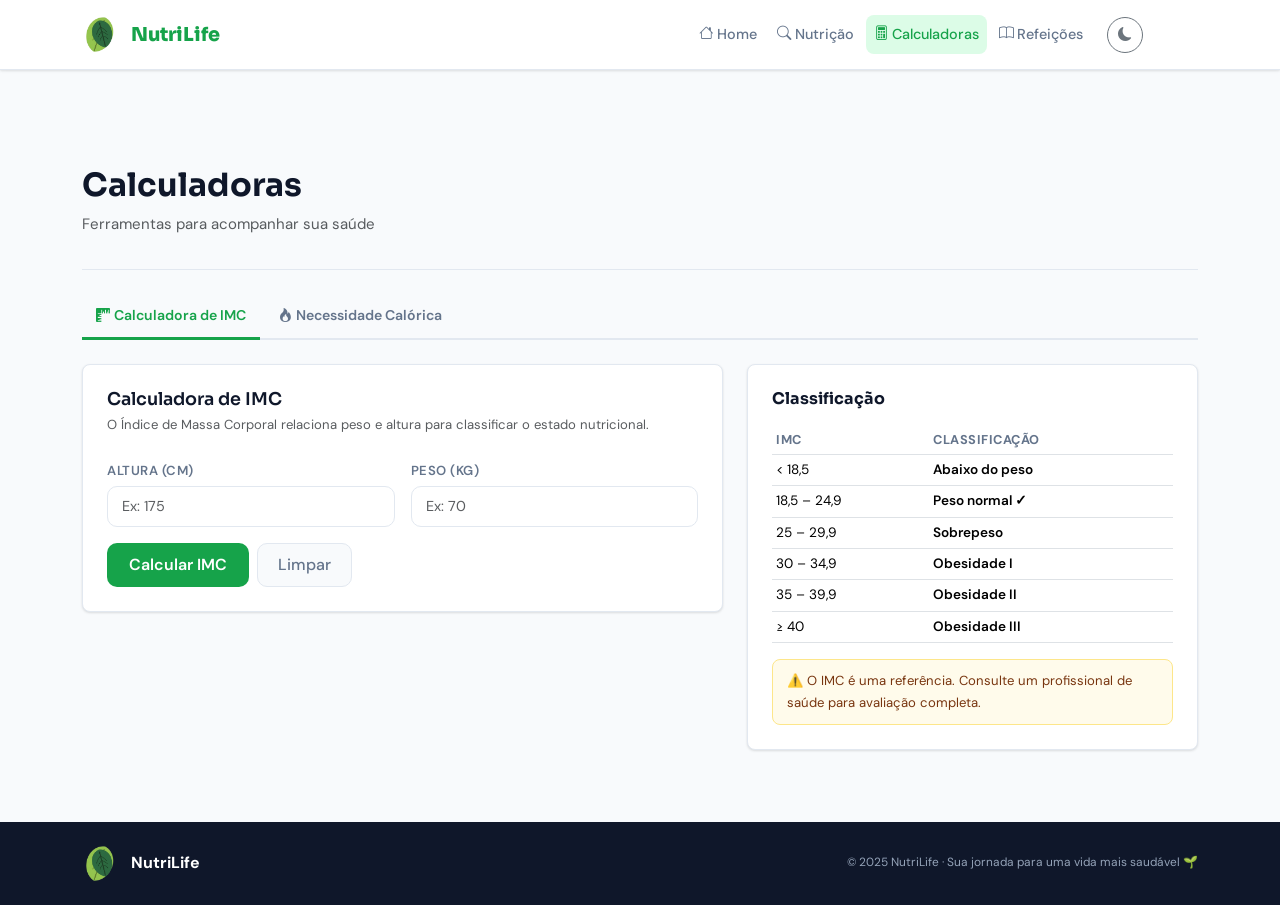
==== commit 51c9ee16: "Adição da página de refeições && Ajustes finais do menu mobile" ====
--- a/calculadoras.html
+++ b/calculadoras.html
@@ -53,49 +53,54 @@
   <nav class="navbar navbar-expand-lg nl-navbar fixed-top">
     <div class="container">
 
-      <a class="navbar-brand nl-brand d-flex align-items-center" href="index.html">
-        <img src="assets/img/logo/logo.png" alt="NutriLife Logo" width="35" height="35" class="d-inline-block align-top me-2">
-        NutriLife
-      </a>
-
-      <button id="btn-dark-mode" class="btn btn-sm btn-outline-secondary rounded-circle" type="button" style="width: 36px; height: 36px; display: inline-flex; align-items: center; justify-content: center;" onclick="toggleDarkMode()">
+    <a class="navbar-brand nl-brand" href="index.html">
+      <img src="assets/img/logo/logo.png" alt="NutriLife Logo" width="35" height="35" class="d-inline-block align-top me-2">
+      NutriLife
+    </a>
+
+    <div class="d-flex align-items-center gap-2 ms-auto order-lg-last">
+      
+      <button id="btn-dark-mode" class="btn btn-sm btn-outline-secondary rounded-circle" type="button" 
+              style=" margin-right: 55px; width: 36px; height: 36px; display: inline-flex; align-items: center;justify-content: center;" 
+              onclick="toggleDarkMode()">
         <i class="bi bi-moon-fill"></i>
       </button>
 
-      <!-- BOTÃO HAMBÚRGUER -->
       <button class="navbar-toggler" type="button"
               data-bs-toggle="collapse" data-bs-target="#navMenu"
-              aria-controls="navMenu" aria-expanded="false" aria-label="Abrir menu">
+              aria-controls="navMenu" aria-expanded="false" aria-label="Abrir menu" style="justify-content: center;">
         <span class="navbar-toggler-icon"></span>
       </button>
 
-      <div class="collapse navbar-collapse" id="navMenu">
-        <ul class="navbar-nav ms-auto gap-1">
-          <li class="nav-item">
-            <a class="nav-link nl-nav-btn" href="index.html">
-              <i class="bi bi-house me-1"></i>Home
-            </a>
-          </li>
-          <li class="nav-item">
-            <a class="nav-link nl-nav-btn" href="nutricao.html">
-              <i class="bi bi-search me-1"></i>Nutrição
-            </a>
-          </li>
-          <li class="nav-item">
-            <a class="nav-link nl-nav-btn active" href="calculadoras.html">
-              <i class="bi bi-calculator me-1"></i>Calculadoras
-            </a>
-          </li>
-          <li class="nav-item">
-            <a class="nav-link nl-nav-btn" href="receitas.html">
-              <i class="bi bi-book me-1"></i>Receitas
-            </a>
-          </li>
-        </ul>
-      </div>
-
     </div>
-  </nav>
+
+    <div class="collapse navbar-collapse" id="navMenu">
+      <ul class="navbar-nav ms-auto gap-1 align-items-center mt-3 mt-lg-0 me-lg-3">
+        <li class="nav-item">
+          <a class="nav-link nl-nav-btn" href="index.html">
+            <i class="bi bi-house me-1"></i>Home
+          </a>
+        </li>
+        <li class="nav-item">
+          <a class="nav-link nl-nav-btn" href="nutricao.html">
+            <i class="bi bi-search me-1"></i>Nutrição
+          </a>
+        </li>
+        <li class="nav-item">
+          <a class="nav-link nl-nav-btn active" href="calculadoras.html">
+            <i class="bi bi-calculator me-1"></i>Calculadoras
+          </a>
+        </li>
+        <li class="nav-item">
+          <a class="nav-link nl-nav-btn" href="refeicoes.html">
+            <i class="bi bi-book me-1"></i>Refeições
+          </a>
+        </li>
+      </ul>
+    </div>
+
+    </div>
+</nav>
   <main class="flex-grow-1" style="padding-top: 72px;">
   <!-- ===================== CONTEÚDO CALCULADORAS ===================== -->
    <section>
--- a/style.css
+++ b/style.css
@@ -95,7 +95,7 @@
 body > div[style*="padding-top"], 
 .nl-hero,
 div[style*="padding-top"] {
-  padding-top: 70px !important;
+  padding-top: 20px !important;
 }
 
 .nl-brand {
@@ -181,7 +181,7 @@
 /* ---------- HERO ---------- */
 .nl-hero {
   background: linear-gradient(135deg, #f0fdf4 0%, #dcfce7 50%, #bbf7d0 100%);
-  padding: 100px 0 72px;
+  padding: 40px 0;
   position: relative;
   overflow: hidden;
 }
@@ -701,6 +701,11 @@
   background-color: rgba(255, 255, 255, 0.1);
 }
 
+/* Deixa as descrições limpas no Dark Mode */
+body.dark-mode .placeholder-alimento {
+  color: var(--nl-text-muted) !important;
+}
+
 /* Controla a exibição das informações extras do card */
 .nl-food-details {
   display: none; /* Escondido por padrão */
@@ -720,11 +725,34 @@
   line-height: 1.3;
 }
 
+.fs-7 {
+  font-size: 0.825rem !important;
+}
+.nl-periodo-bloco {
+  border-left: 2px solid transparent;
+  transition: border-color 0.2s ease;
+}
 
 /* ============================================================
    RESPONSIVIDADE
    ============================================================ */
 
+@media (max-width: 991.98px) {
+    .navbar-collapse {
+    background-color: var(--nl-navbar-bg);
+    padding: 1rem;
+    border-radius: 0.5rem;
+    box-shadow: 0 4px 12px rgba(0, 0, 0, 0.15);
+    margin-top: 0.5rem; 
+    width: 100%;
+  }
+
+  /* O botão permanece no fluxo nativo do Bootstrap flexbox */
+  .navbar-toggler {
+    z-index: 1050;
+  }
+}
+
 /* --- Tablets: 768px – 991px --- */
 @media (max-width: 991px) {
 
@@ -735,7 +763,7 @@
 
   /* Hero menos padding */
   .nl-hero {
-    padding: 90px 0 52px;
+    padding: 90px 0;
   }
 
   /* TMB result: setas viram linha separada */
@@ -900,3 +928,4 @@
   }
 }
 
+
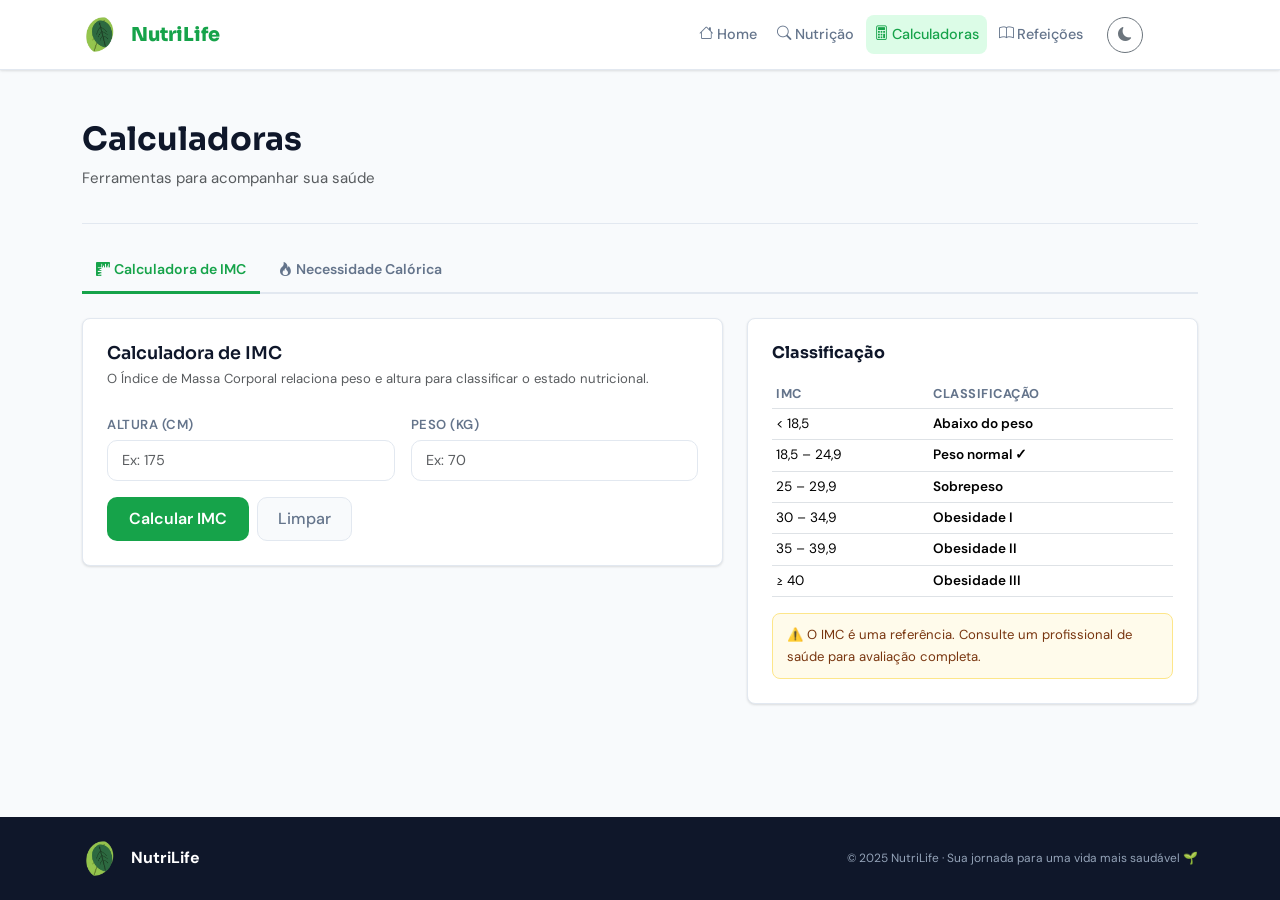
==== commit acd85965: "Adicionada página de Refeições e ajustes de integração" ====
--- a/calculadoras.html
+++ b/calculadoras.html
@@ -48,8 +48,6 @@
 </script>
 </head>
 <body>
-
-  <!-- ===================== NAVBAR ===================== -->
   <nav class="navbar navbar-expand-lg nl-navbar fixed-top">
     <div class="container">
 
@@ -101,10 +99,9 @@
 
     </div>
 </nav>
-  <main class="flex-grow-1" style="padding-top: 72px;">
-  <!-- ===================== CONTEÚDO CALCULADORAS ===================== -->
+  <main class="flex-grow-1 topMainPages">
    <section>
-      <div class="container py-4" style="padding-top: calc(72px + 1.5rem) !important;">
+      <div class="container py-4">
 
         <div class="nl-page-header mb-4">
           <h1 class="nl-h1">Calculadoras</h1>
@@ -304,17 +301,4 @@
   <script src="https://cdn.jsdelivr.net/npm/bootstrap@5.3.3/dist/js/bootstrap.bundle.min.js"></script>
   <script src="data.js"></script>
   <script src="app.js"></script>
-  <script>
-    // Ajusta padding-top do conteúdo conforme altura real da navbar
-    function ajustarPaddingNavbar() {
-      var nav = document.querySelector('.nl-navbar');
-      var wrap = document.querySelector('[style*="padding-top"]');
-      if (nav && wrap) wrap.style.paddingTop = nav.offsetHeight + 'px';
-    }
-    ajustarPaddingNavbar();
-    window.addEventListener('resize', ajustarPaddingNavbar);
-    document.querySelector('[data-bs-toggle="collapse"]')?.addEventListener('click', function() {
-      setTimeout(ajustarPaddingNavbar, 350);
-    });
-</script>
 </body>
--- a/style.css
+++ b/style.css
@@ -178,6 +178,10 @@
   color: var(--nl-green) !important;
 }
 
+.topMainPages {
+  padding-top: calc(72px + 1.5rem) !important;
+}
+
 /* ---------- HERO ---------- */
 .nl-hero {
   background: linear-gradient(135deg, #f0fdf4 0%, #dcfce7 50%, #bbf7d0 100%);
@@ -199,7 +203,7 @@
   border: 1px solid var(--nl-border);
   color: var(--nl-green);
   font-size: 0.82rem;
-  font-weight: 600;
+  font-weight: 600px;
   padding: 5px 14px;
   border-radius: 100px;
   box-shadow: var(--nl-shadow-sm);
@@ -733,6 +737,12 @@
   transition: border-color 0.2s ease;
 }
 
+#btn-dark-mode {
+  display: inline-flex; 
+  align-items: center;
+  justify-content: center;
+}
+
 /* ============================================================
    RESPONSIVIDADE
    ============================================================ */
@@ -743,7 +753,7 @@
     padding: 1rem;
     border-radius: 0.5rem;
     box-shadow: 0 4px 12px rgba(0, 0, 0, 0.15);
-    margin-top: 0.5rem; 
+    margin-top: .5rem; 
     width: 100%;
   }
 
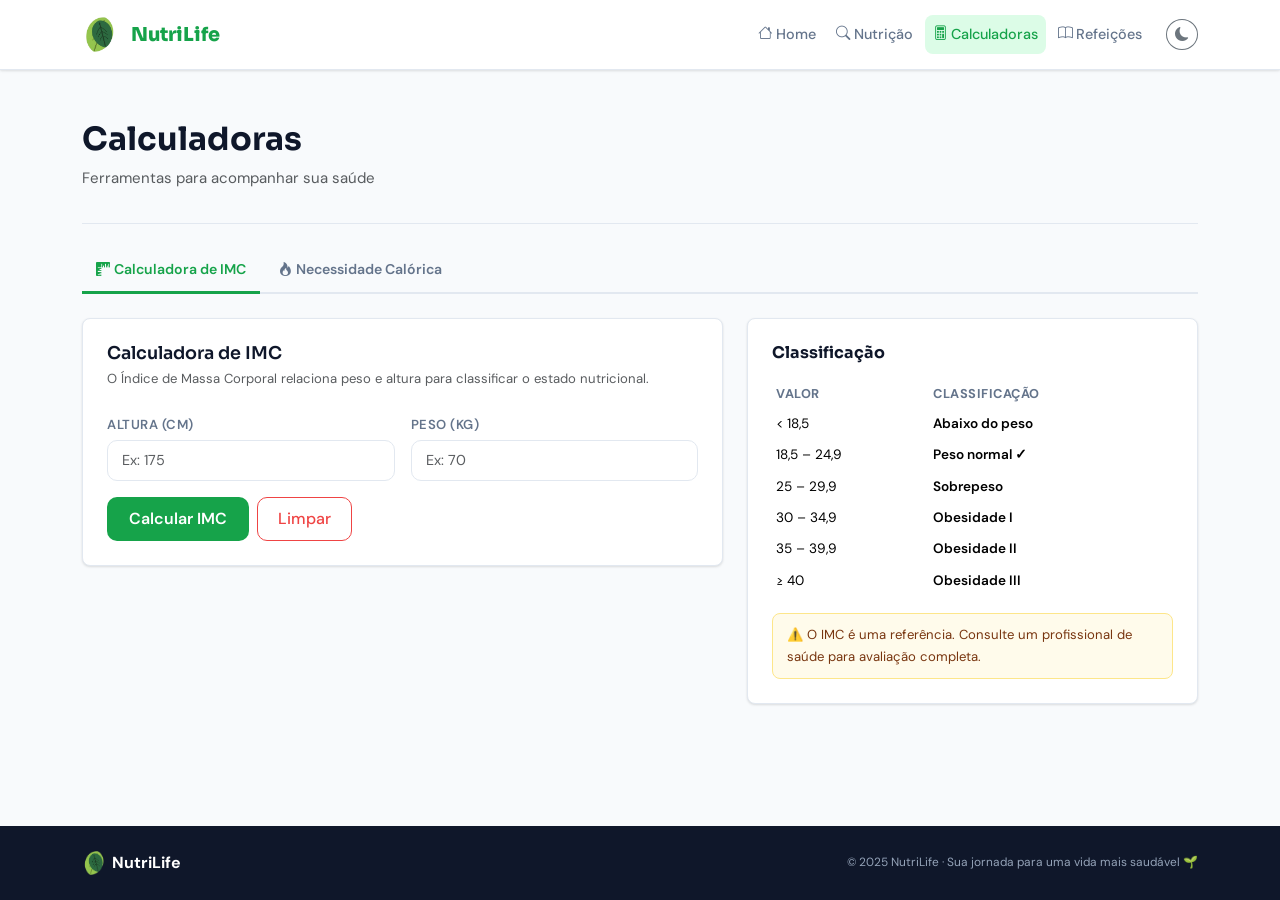
==== commit e206b829: "Ajustes visuais nos botões" ====
--- a/calculadoras.html
+++ b/calculadoras.html
@@ -59,7 +59,6 @@
     <div class="d-flex align-items-center gap-2 ms-auto order-lg-last">
       
       <button id="btn-dark-mode" class="btn btn-sm btn-outline-secondary rounded-circle" type="button" 
-              style=" margin-right: 55px; width: 36px; height: 36px; display: inline-flex; align-items: center;justify-content: center;" 
               onclick="toggleDarkMode()">
         <i class="bi bi-moon-fill"></i>
       </button>
@@ -163,7 +162,7 @@
               <div class="nl-card p-4 rounded-3">
                 <h6 class="nl-card-title mb-3">Classificação</h6>
                 <table class="table table-sm nl-imc-table mb-3">
-                  <thead><tr><th>IMC</th><th>Classificação</th></tr></thead>
+                  <thead><tr><th>Valor</th><th>Classificação</th></tr></thead>
                   <tbody>
                     <tr><td>&lt; 18,5</td><td class="c-blue">Abaixo do peso</td></tr>
                     <tr><td>18,5 – 24,9</td><td class="c-green">Peso normal ✓</td></tr>
@@ -293,7 +292,10 @@
   </main>
   <footer class="nl-footer py-4 mt-5">
     <div class="container d-flex flex-wrap justify-content-between align-items-center gap-3">
-      <div class="nl-footer-brand"><img src="assets/img/logo/logo.png" alt="NutriLife Logo" width="35" height="35" class="d-inline-block align-top me-2"> <strong>NutriLife</strong></div>
+      <div class="nl-footer-brand">
+        <img src="assets/img/logo/logo.png" alt="NutriLife" width="24" height="24">
+        <strong>NutriLife</strong>
+      </div>
       <p class="mb-0 small">© 2025 NutriLife · Sua jornada para uma vida mais saudável 🌱</p>
     </div>
   </footer>
--- a/style.css
+++ b/style.css
@@ -17,6 +17,7 @@
   --nl-border:       #e2e8f0;
   --nl-text:         #0f172a;
   --nl-text-muted:   #64748b;
+  --nl-color-car:    #88E788;
   --nl-navbar-bg:    #ffffff;
   --nl-badge-bg:     var(--nl-green-light);
   --nl-shadow-sm:    0 1px 3px rgba(0,0,0,.08), 0 1px 2px rgba(0,0,0,.05);
@@ -334,21 +335,19 @@
 }
 
 .nl-btn-ghost {
-  background: var(--nl-bg);
-  color: var(--nl-text-muted) !important;
-  border: 1.5px solid var(--nl-border);
+  color: #ef4444;
+  border: 1.5px solid #ef4444;;
   border-radius: 10px;
   font-weight: 500;
   padding: 9px 20px;
   transition: background .15s;
 }
 .nl-btn-ghost:hover {
-  background: #f1f5f9;
+  background: #ef4444;
   color: var(--nl-text) !important;
 }
 
 .nl-btn-add {
-  background: var(--nl-green-light);
   color: var(--nl-green);
   border: 1.5px solid var(--nl-green);
   border-radius: 8px;
@@ -358,15 +357,15 @@
   white-space: nowrap;
   transition: background .15s;
 }
-.nl-btn-add:hover { background: #bbf7d0; }
+.nl-btn-add:hover { background: var(--nl-green); }
 
 .nl-btn-remove {
   color: #ef4444;
-  background: #fee2e2;
-  border: none;
-  border-radius: 6px;
+  border: 1.5px solid #ef4444;
+  border-radius: 8px;
   width: 28px;
   height: 28px;
+  white-space: nowrap;
   display: flex;
   align-items: center;
   justify-content: center;
@@ -375,7 +374,7 @@
   flex-shrink: 0;
   transition: background .15s;
 }
-.nl-btn-remove:hover { background: #fecaca; }
+.nl-btn-remove:hover { background: #ef4444; }
 
 /* ---------- INPUT ---------- */
 .nl-input {
@@ -405,6 +404,13 @@
   letter-spacing: .04em;
 }
 
+#textAdd {
+  font-family: 'Sora', sans-serif;
+  font-weight: 900; 
+  font-size: 0.75rem;
+  color: var(--nl-text);
+}
+
 /* ---------- BUSCA: cards de alimentos ---------- */
 .nl-food-card {
   background: var(--nl-bg-card);
@@ -416,7 +422,7 @@
 
 .nl-food-name { font-weight: 700; font-size: 1rem; color: var(--nl-text); }
 .nl-food-kcal { font-family: 'Sora', sans-serif; font-weight: 700; color: var(--nl-green); font-size: 1.05rem; white-space: nowrap; }
-.nl-food-cat  { font-size: 0.75rem; font-weight: 500; background: var(--nl-badge-bg); color: var(--nl-green); border-radius: 100px; padding: 2px 9px; }
+.nl-food-cat  { font-size: 0.75rem; font-weight: 500; background: #16a34a; border-radius: 100px; padding: 2px 9px; }
 
 .nl-macro-tag {
   display: inline-block;
@@ -429,7 +435,7 @@
 .nl-prot-tag { background: #dbeafe; color: #1e40af; }
 .nl-carb-tag { background: #fef9c3; color: #713f12; }
 .nl-fat-tag  { background: #fce7f3; color: #9d174d; }
-.nl-fib-tag  { background: var(--nl-badge-bg); color: #065f46; }
+.nl-fib-tag  { background: #8bffde; color: #047526; }
 
 /* Linha de adicionar ao carrinho — responsiva */
 .nl-add-row {
@@ -528,12 +534,12 @@
 
 .nl-result-num {
   font-family: 'Sora', sans-serif;
-  font-size: 2.8rem;
+  font-size: 2.0rem;
   font-weight: 800;
   color: var(--nl-green);
   line-height: 1;
 }
-.nl-result-num.small-result { font-size: 2rem; }
+.nl-result-num.small-result { font-size: 1.3rem; }
 .nl-result-label { font-size: 0.85rem; color: var(--nl-text-muted); margin-top: 4px; }
 
 /* ---------- IMC BAR ---------- */
@@ -556,8 +562,23 @@
 }
 
 /* ---------- IMC TABLE ---------- */
-.nl-imc-table { font-size: 0.85rem; }
-.nl-imc-table th { font-weight: 700; font-size: 0.8rem; color: var(--nl-text-muted); text-transform: uppercase; letter-spacing: .04em; }
+.nl-imc-table { 
+  font-size: 0.85rem;
+  --bs-table-bg: transparent; /* Força o Bootstrap a deixar o fundo transparente */
+  border-color: rgba(255, 255, 255, 0.1); /* Deixa as linhas divisórias sutis */
+}
+.nl-imc-table th { 
+  font-weight: 700; 
+  font-size: 0.8rem; 
+  color: var(--nl-text-muted); 
+  text-transform: uppercase; 
+  letter-spacing: .04em;
+  --bs-table-bg: transparent;
+}
+
+.nl-imc-table td {
+  --bs-table-bg: transparent; /* Garante que nenhuma célula crie um fundo cinza/branco sozinho */
+}
 .c-blue    { color: #3b82f6; font-weight: 600; }
 .c-green   { color: #16a34a; font-weight: 600; }
 .c-yellow  { color: #ca8a04; font-weight: 600; }
@@ -640,6 +661,7 @@
   --nl-text-muted:   #94a3b8; /* Texto secundário claro */
   --nl-navbar-bg:    #1e293b; /* Navbar escura */
   --nl-badge-bg:     #14532d; 
+  --nl-color-car:    #88E788;
 }
 
 /* Garante transições suaves ao alternar o tema */
@@ -652,7 +674,7 @@
 body.dark-mode select, 
 body.dark-mode textarea {
   background-color: #1e293b;
-  color: #f8fafc;
+  color: #fcf8f8;
   border-color: #334155;
 }
 
@@ -675,7 +697,7 @@
 }
 
 body.dark-mode .nl-footer {
-  background-color: var(--nl-bg-card) !important; /* Adota o fundo escuro do card ou --nl-bg se preferir */
+  background-color: var(--nl-bg-card); /* Adota o fundo escuro do card ou --nl-bg se preferir */
   color: var(--nl-text) !important;              /* Garante que o texto fique claro */
   border-top: 1px solid var(--nl-border);        /* Opcional: adiciona uma linha sutil divisória */
 }
@@ -746,6 +768,13 @@
 /* ============================================================
    RESPONSIVIDADE
    ============================================================ */
+
+@media print {
+  .nl-card {
+    page-break-inside: avoid;
+    break-inside: avoid;
+  }
+}
 
 @media (max-width: 991.98px) {
     .navbar-collapse {
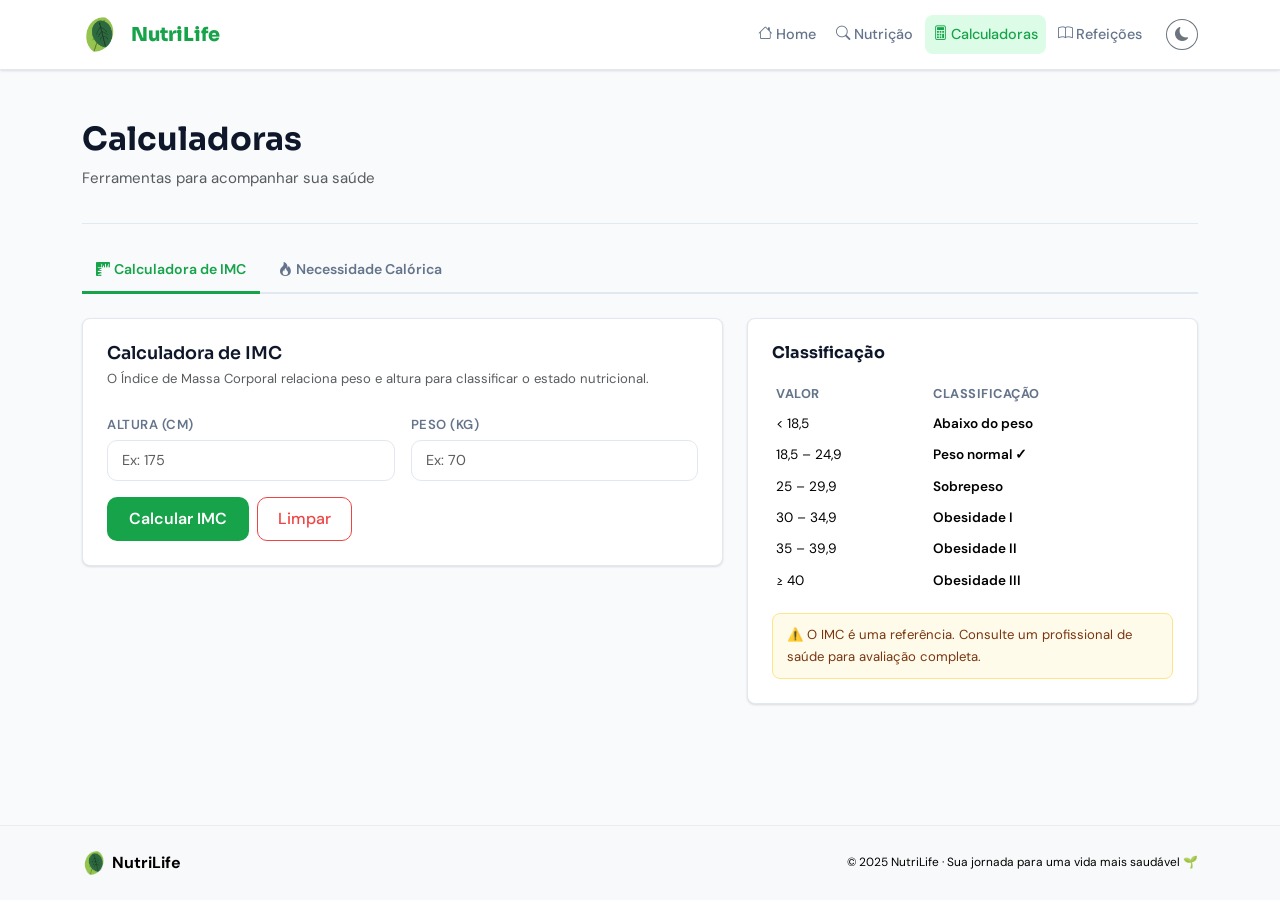
==== commit 837764a5: "Termino de Projeto base." ====
--- a/calculadoras.html
+++ b/calculadoras.html
@@ -131,11 +131,11 @@
                 <div class="row g-3 mb-3">
                   <div class="col-12 col-sm-6">
                     <label class="nl-label">Altura (cm)</label>
-                    <input type="number" class="form-control nl-input" id="imc-altura" placeholder="Ex: 175" min="100" max="250">
+                    <input type="number" class="form-control nl-input" id="imc-altura" placeholder="Ex: 175">
                   </div>
                   <div class="col-12 col-sm-6">
                     <label class="nl-label">Peso (kg)</label>
-                    <input type="number" class="form-control nl-input" id="imc-peso" placeholder="Ex: 70" min="30" max="300">
+                    <input type="number" class="form-control nl-input" id="imc-peso" placeholder="Ex: 70">
                   </div>
                 </div>
                 <div class="d-flex gap-2 flex-wrap">
@@ -290,7 +290,7 @@
       </div>
     </section>
   </main>
-  <footer class="nl-footer py-4 mt-5">
+  <footer class="nl-footer py-4 bg-body-tertiary border-top border-translucent">
     <div class="container d-flex flex-wrap justify-content-between align-items-center gap-3">
       <div class="nl-footer-brand">
         <img src="assets/img/logo/logo.png" alt="NutriLife" width="24" height="24">
--- a/style.css
+++ b/style.css
@@ -19,6 +19,7 @@
   --nl-text-muted:   #64748b;
   --nl-color-car:    #88E788;
   --nl-navbar-bg:    #ffffff;
+  --nl-footer-bg:    #ffffff;
   --nl-badge-bg:     var(--nl-green-light);
   --nl-shadow-sm:    0 1px 3px rgba(0,0,0,.08), 0 1px 2px rgba(0,0,0,.05);
   --nl-shadow-md:    0 4px 16px rgba(0,0,0,.10);
@@ -632,7 +633,7 @@
   border: 1px solid #86efac;
   color: #15803d;
   font-weight: 600;
-  font-size: 0.88rem;
+  font-size: 0.92rem;
   padding: 10px 14px;
   border-radius: 8px;
   text-align: center;
@@ -640,12 +641,11 @@
 
 /* ---------- FOOTER ---------- */
 .nl-footer {
-  background: var(--nl-text);
-  color: #94a3b8;
+  background: var(--nl-navbar-bg);;
+  color: #000000;
   font-size: 0.85rem;
 }
-.nl-footer-brand { color: #fff; font-size: 1rem; display: flex; align-items: center; gap: 6px; }
-.nl-footer strong { color: #fff; }
+.nl-footer-brand {font-size: 1rem; display: flex; align-items: center; gap: 6px; }
 
 /* ---------- CURSOR ---------- */
 .cursor-pointer { cursor: pointer; }
@@ -659,7 +659,8 @@
   --nl-border:       #334155; /* Bordas mais escuras */
   --nl-text:         #f8fafc; /* Texto claro */
   --nl-text-muted:   #94a3b8; /* Texto secundário claro */
-  --nl-navbar-bg:    #1e293b; /* Navbar escura */
+  --nl-navbar-bg:    #1e293b; 
+  --nl-footer-bg:    #1e293b;
   --nl-badge-bg:     #14532d; 
   --nl-color-car:    #88E788;
 }
@@ -751,8 +752,28 @@
   line-height: 1.3;
 }
 
-.fs-7 {
-  font-size: 0.825rem !important;
+/* Customizações para a hierarquia de refeições */
+.fs-7 { font-size: 0.85rem !important; }
+.fs-8 { font-size: 0.75rem !important; }
+.tracking-wide { letter-spacing: 0.05em; }
+
+/* Estilização da borda lateral da sub-refeição */
+.sub-refeicao-item {
+  transition: all 0.2s ease;
+}
+
+/* Deixa as linhas divisórias bem suaves no Dark Mode e Light Mode */
+.border-translucent {
+  border-color: rgba(0, 0, 0, 0.05) !important;
+}
+body.dark-mode .border-translucent {
+  border-color: rgba(255, 255, 255, 0.07) !important;
+}
+
+/* Ajuste do botão de colapso para girar a setinha quando aberto */
+button[aria-expanded="true"] i {
+  transform: rotate(180deg);
+  display: inline-block;
 }
 .nl-periodo-bloco {
   border-left: 2px solid transparent;
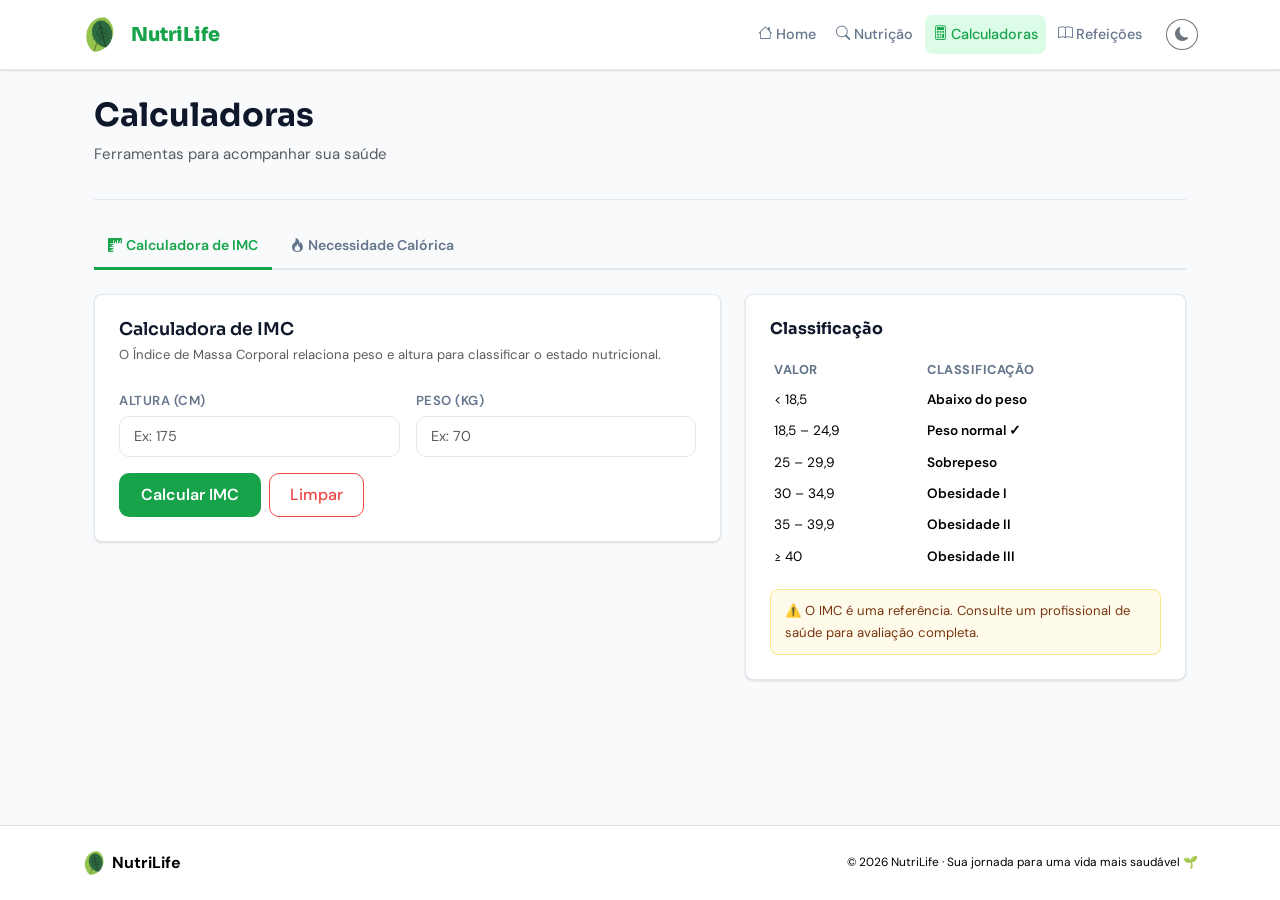
==== commit 54ecfb5b: "Ajustes visuais" ====
--- a/calculadoras.html
+++ b/calculadoras.html
@@ -98,9 +98,9 @@
 
     </div>
 </nav>
-  <main class="flex-grow-1 topMainPages">
+  <main class="flex-grow-1 container topMainPages">
    <section>
-      <div class="container py-4">
+      <div class="container">
 
         <div class="nl-page-header mb-4">
           <h1 class="nl-h1">Calculadoras</h1>
@@ -290,15 +290,15 @@
       </div>
     </section>
   </main>
-  <footer class="nl-footer py-4 bg-body-tertiary border-top border-translucent">
-    <div class="container d-flex flex-wrap justify-content-between align-items-center gap-3">
-      <div class="nl-footer-brand">
+  <footer class="nl-footer py-4 border-top">
+      <div class="container d-flex flex-wrap justify-content-between align-items-center gap-3">
+        <div class="nl-footer-brand">
         <img src="assets/img/logo/logo.png" alt="NutriLife" width="24" height="24">
         <strong>NutriLife</strong>
       </div>
-      <p class="mb-0 small">© 2025 NutriLife · Sua jornada para uma vida mais saudável 🌱</p>
-    </div>
-  </footer>
+        <p class="mb-0 small">© 2026 NutriLife · Sua jornada para uma vida mais saudável 🌱</p>
+      </div>
+    </footer>
 
   <script src="https://cdn.jsdelivr.net/npm/bootstrap@5.3.3/dist/js/bootstrap.bundle.min.js"></script>
   <script src="data.js"></script>
--- a/style.css
+++ b/style.css
@@ -94,11 +94,6 @@
   align-items: center;
 }
 
-body > div[style*="padding-top"], 
-.nl-hero,
-div[style*="padding-top"] {
-  padding-top: 20px !important;
-}
 
 .nl-brand {
   font-family: 'Sora', sans-serif;
@@ -187,7 +182,7 @@
 /* ---------- HERO ---------- */
 .nl-hero {
   background: linear-gradient(135deg, #f0fdf4 0%, #dcfce7 50%, #bbf7d0 100%);
-  padding: 40px 0;
+  padding: 120px 60px;
   position: relative;
   overflow: hidden;
 }
@@ -332,7 +327,8 @@
   transition: background .2s;
 }
 .nl-btn-outline:hover {
-  background: var(--nl-green-light);
+  background: #e5ffe4;
+  border: 2px solid var(--nl-green);
 }
 
 .nl-btn-ghost {
